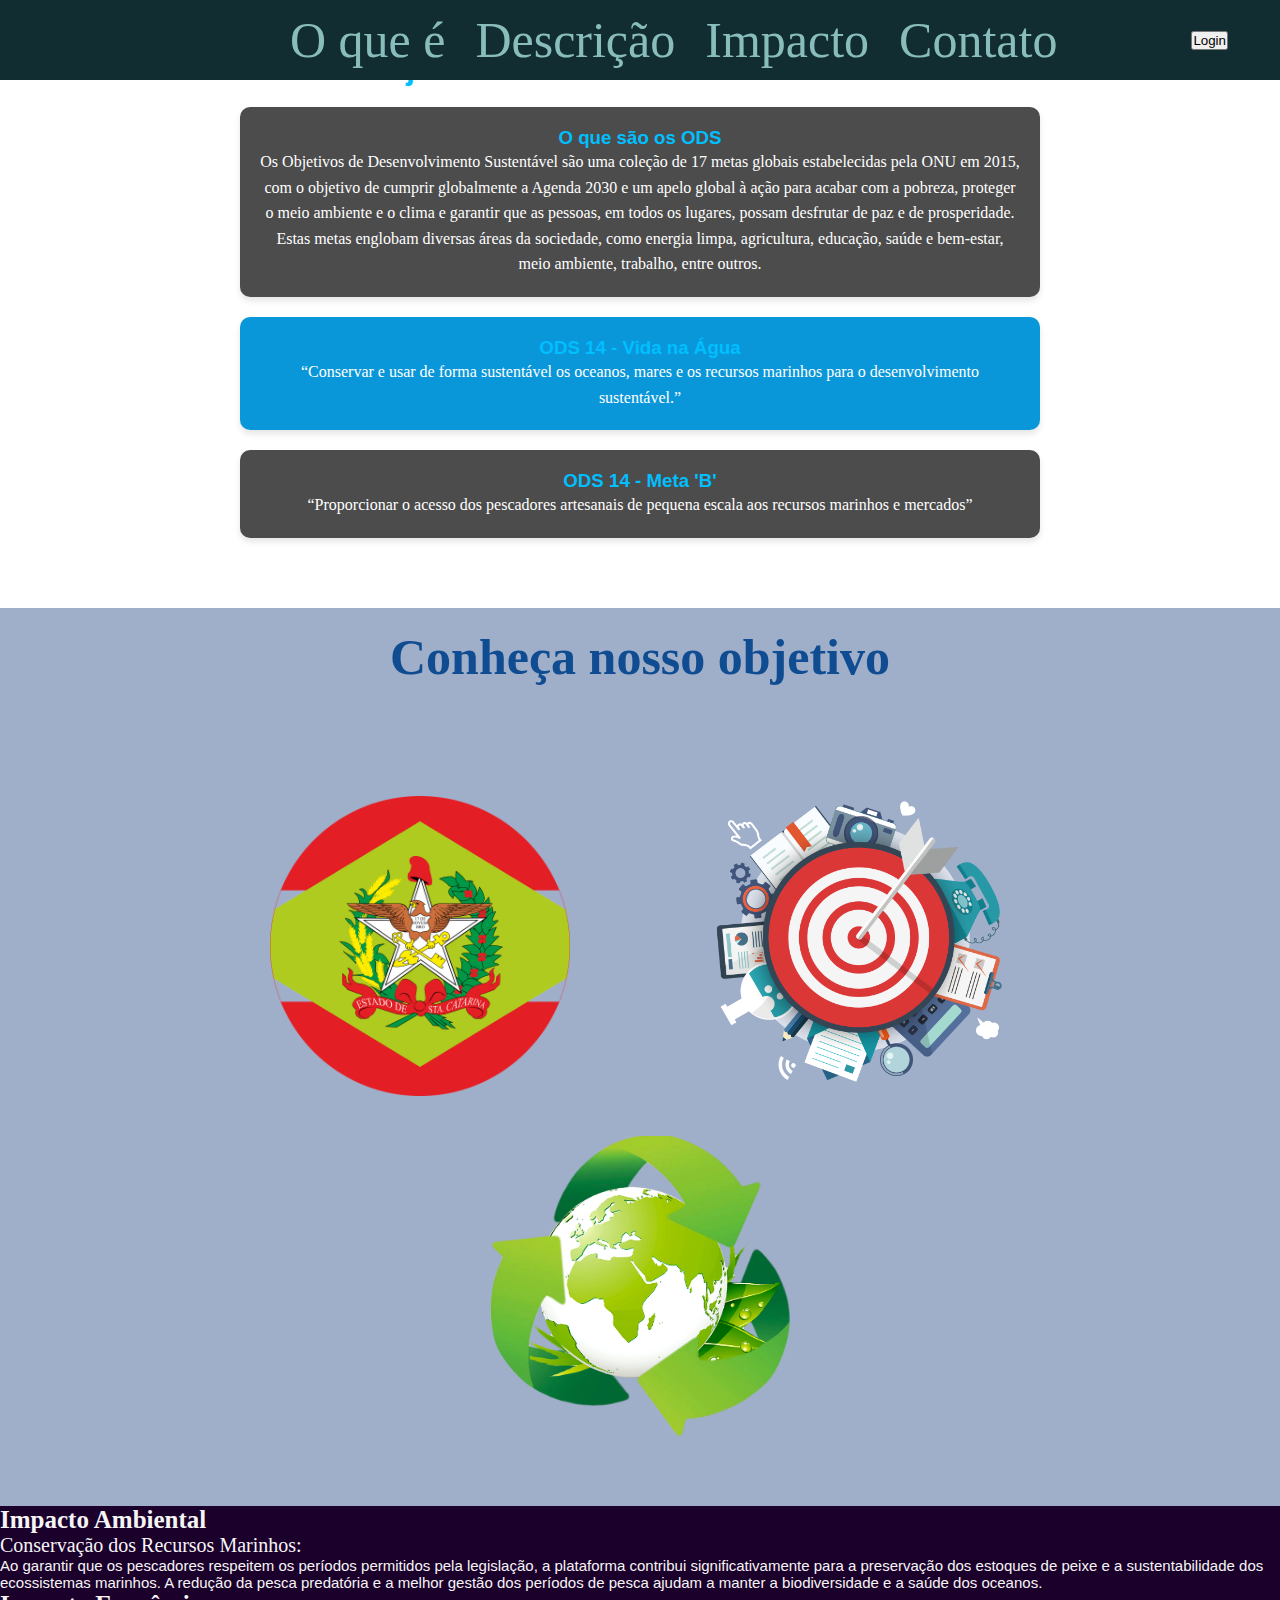
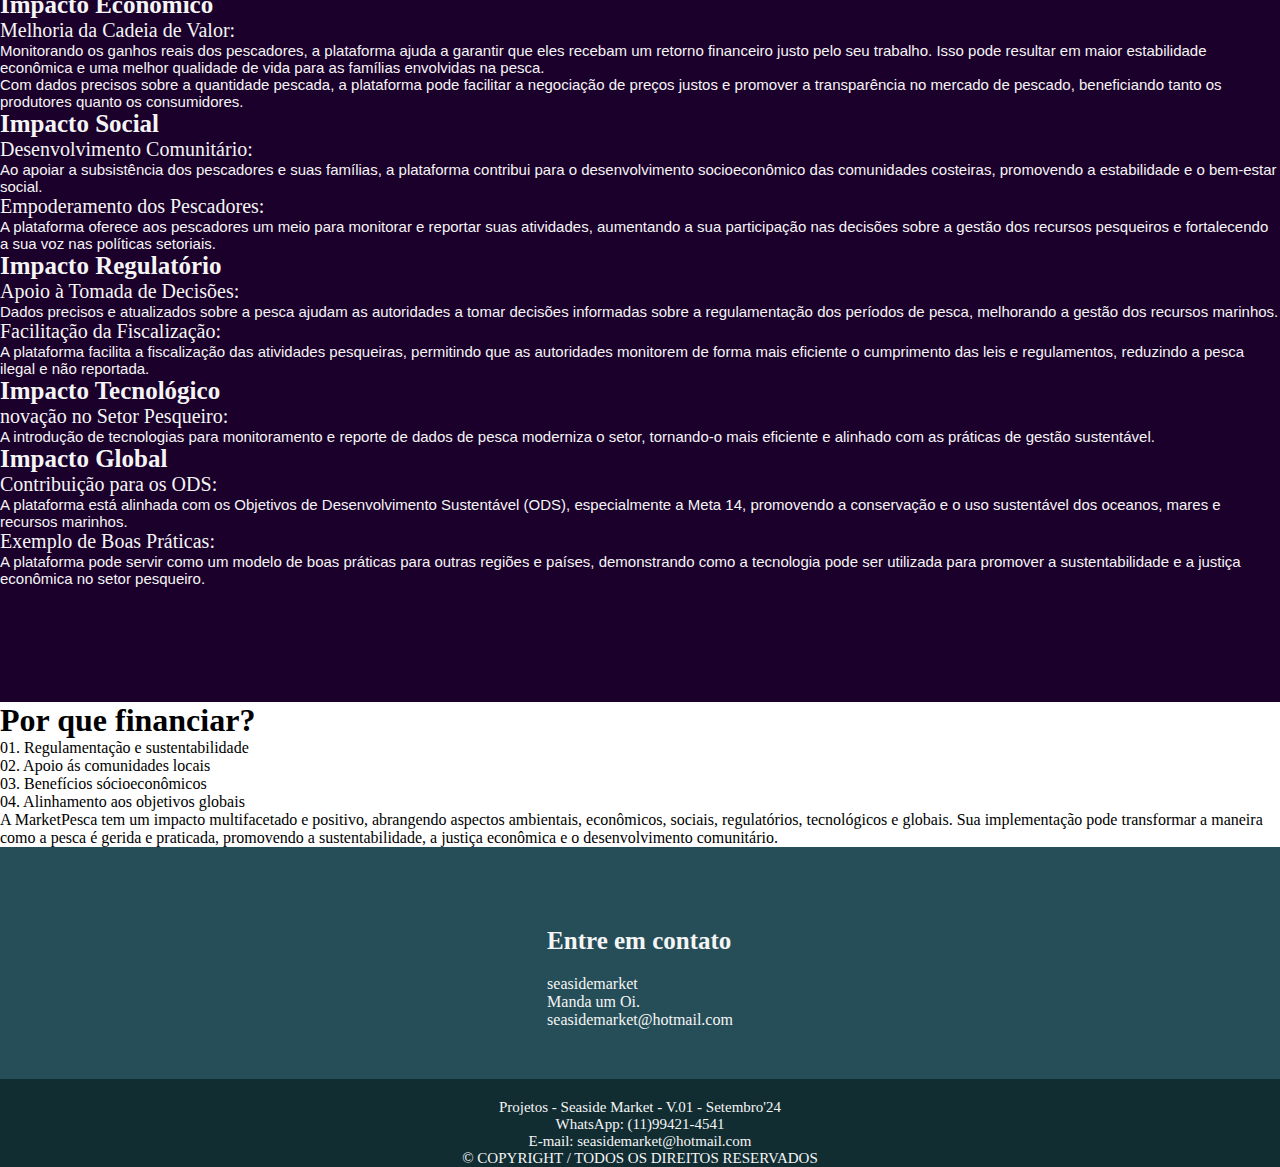
==== index.html @ 160d2c9c "Atualização 17-09: Estilização da página inicial, ajuste de elementos e imagens." ====
<!DOCTYPE html>
<html lang="pt-br">
<head>
    <meta charset="UTF-8">
    <meta name="viewport" content="width=device-width, initial-scale=1.0">
    <title>Seaside Market</title>
    <link rel="stylesheet" href="main.css">
</head>
<body>
    <header>
        <nav id="navegacao">
            <h1></h1><a target="_blank" href=""><i class="ARQUIVO-LOGO"></i></a></h1>
            <ul>
                <li><a href="#inicio">O que é</a></li>
                <li><a href="#produto">Descrição</a></li>
                <li><a href="#impacto"> Impacto</a></li>
                <li><a href="#contato"> Contato</a></li>
            </ul>        
            <input type="submit" value="Login" onclick="openLoginPage()">
            <script>
                function openLoginPage() {
                    window.open('login.html', '_self'); // Abre a página de Login
                }
            </script>
        </nav>
    </header>
    <section id="inicio">
        <h1>ODS - Objetivos de Desenvolvimento Sustentável</h1>
        <div id="infoODS">
            <h3>O que são os ODS</h3>
            <p>Os Objetivos de Desenvolvimento Sustentável são uma coleção de 17 metas globais estabelecidas pela ONU em 2015, com o objetivo de cumprir globalmente a Agenda 2030 e um apelo global à ação para acabar com a pobreza, proteger o meio ambiente e o clima e garantir que as pessoas, em todos os lugares, possam desfrutar de paz e de prosperidade. Estas metas englobam diversas áreas da sociedade, como energia limpa, agricultura, educação, saúde e bem-estar, meio ambiente, trabalho, entre outros.</p>
        </div>
        <div id="infoODS14">
            <h3>ODS 14 - Vida na Água</h3>
            <p>“Conservar e usar de forma sustentável os oceanos, mares e os recursos marinhos para o desenvolvimento sustentável.”</p>
        </div>
        <div id="infoMetaB">
            <h3>ODS 14 - Meta 'B'</h3>
            <p>“Proporcionar o acesso dos pescadores artesanais de pequena escala aos recursos marinhos e mercados”</p>
        </div>
    </section>
    <section id="produto">
        <h1 class="titleProd">Conheça nosso objetivo</h1>
        <div class="ProdItens">
            <div class="ProdItem">
                <img src="./src/images/sc.png" alt="Case de Santa Catarina">
                <div class="ProdContent">
                    <h2>Case: Santa Catarina</h2>
                    <p>A pesca da tainha é regulamentada em território nacional e em Santa Catarina a pesca industrial está
                        proibida e os pescadores artesanais se sentem prejudicados com a redução da cota de 830t para 460t.
                    </p>
                    <p>A Secretaria Aquicultura e Pesca estimou um prejuízo de 15 milhões de reais de forma direta na
                        situação atual.</p>
                    <p>Em 2012 uma lei estadual declarou a tainha patrimônio cultural imaterial de todos os catarinenses.
                    </p>
                </div>
            </div>
            <div class="ProdItem">
                <img src="./src/images/objetivo.png" alt="Seaside Market">
                <div class="ProdContent">
                    <h2>Seaside Market</h2>
                    <p>Espaço de <b>integração</b> entre peixeiros de pequna escala, comerciantes ou pessoas que desejam
                        comprar em larga escala;</p>
                    <p>Compra será realizada e distribuida por parcerias realizadas com outras empresas de lojística;</p>
                    <p>Pagamentos realizados de maneiras tradiconais: cartão, boleto bancário e PIX</p>
                </div>
            </div>
            <div class="ProdItem">
                <img src="./src/images/sustentabilidade2.png" alt="Sustentabilidade">
                <div class="ProdContent">
                    <h2>Sustentabilidade</h2>
                    <p>O produtor na plataforma deverá informar a totalidade da quantidade pescada nos períodos permitidos
                        pela legislação;</p>
                    <p>Autoridades realizarão curadoria;</p>
                    <p>Calibração entre quantidade liberada para pesca X custo</p>
                    <p>Resultado: retorno financeiro justo e um preço de venda suficiente para a subsistência da classe
                        trabalhadora</p>
                </div>
            </div>
        </div>
    </section>
    <section id="impacto">
        <div id="ambiental">
            <h1> Impacto Ambiental</h1>
            <h3>Conservação dos Recursos Marinhos:</h3>
            <p>Ao garantir que os pescadores respeitem os períodos permitidos pela legislação, 
            a plataforma contribui significativamente para a preservação dos estoques de peixe 
            e a sustentabilidade dos ecossistemas marinhos. A redução da pesca predatória e a 
            melhor gestão dos períodos de pesca ajudam a manter a biodiversidade e a saúde dos oceanos.</p>
        </div>

        <div id="economico">
            <h1>Impacto Econômico</h1>
            <h3>Melhoria da Cadeia de Valor: </h3>
            <p>Monitorando os ganhos reais dos pescadores, a plataforma ajuda a garantir que eles recebam
            um retorno financeiro justo pelo seu trabalho. Isso pode resultar em maior estabilidade econômica
            e uma melhor qualidade de vida para as famílias envolvidas na pesca.</p>
            <p>Com dados precisos sobre a quantidade pescada, a plataforma pode facilitar a negociação de preços
            justos e promover a transparência no mercado de pescado, beneficiando tanto os produtores quanto os 
            consumidores.</p>
        </div>

        <div id="economico">
            <h1>Impacto Social</h1>
            <h3>Desenvolvimento Comunitário: </h3>
            <p>Ao apoiar a subsistência dos pescadores e suas famílias, a plataforma contribui para o desenvolvimento
            socioeconômico das comunidades costeiras, promovendo a estabilidade e o bem-estar social.</p>
        
            <h3>Empoderamento dos Pescadores:</h3>
            <p>A plataforma oferece aos pescadores um meio para monitorar e reportar suas atividades, aumentando a sua 
            participação nas decisões sobre a gestão dos recursos pesqueiros e fortalecendo a sua voz nas políticas setoriais.</p>
        </div>

        <div id="regulatorio">
            <h1>Impacto Regulatório</h1>
            <h3>Apoio à Tomada de Decisões:</h3>
            <p>Dados precisos e atualizados sobre a pesca ajudam as autoridades a tomar decisões informadas sobre a
            regulamentação dos períodos de pesca, melhorando a gestão dos recursos marinhos.</p>

            <h3>Facilitação da Fiscalização:</h3>
            <p>A plataforma facilita a fiscalização das atividades pesqueiras, permitindo que as autoridades monitorem
            de forma mais eficiente o cumprimento das leis e regulamentos, reduzindo a pesca ilegal e não reportada.</p>
        </div>

        <div id="tecnologico">
            <h1>Impacto Tecnológico</h1>
            <h3>novação no Setor Pesqueiro:</h3>
            <p>A introdução de tecnologias para monitoramento e reporte de dados de pesca moderniza o setor, tornando-o 
            mais eficiente e alinhado com as práticas de gestão sustentável.</p>
        </div>

        <div id="global">
            <h1>Impacto Global</h1>
            <h3>Contribuição para os ODS:</h3>
            <p>A plataforma está alinhada com os Objetivos de Desenvolvimento Sustentável (ODS), especialmente a Meta 14,
            promovendo a conservação e o uso sustentável dos oceanos, mares e recursos marinhos.</p>

        <h3>Exemplo de Boas Práticas:</h3>
            <p>A plataforma pode servir como um modelo de boas práticas para outras regiões e países, demonstrando como 
            a tecnologia pode ser utilizada para promover a sustentabilidade e a justiça econômica no setor pesqueiro.</p>
        </div>    
    </section>
    <section id="financiamento">
        <div id="dinheiro">
        <h1>Por que financiar?</h1>
            <ul>
                <li>01. Regulamentação e sustentabilidade</li>
                <li>02. Apoio ás comunidades locais</li>
                <li>03. Benefícios sócioeconômicos</li>
                <li>04. Alinhamento aos objetivos globais</li>
            </ul>

        <p>A MarketPesca tem um impacto multifacetado e positivo, abrangendo aspectos ambientais, econômicos, sociais, 
        regulatórios, tecnológicos e globais. Sua implementação pode transformar a maneira como a pesca é gerida e 
        praticada, promovendo a sustentabilidade, a justiça econômica e o desenvolvimento comunitário.</p>
        </div>
    </section>
    <section id="contato">
        <div class="entreContato">
            <h1>Entre em contato</h1>
            <div class="links">
                <a target="_blank" href="https://www.instagram.com/seasidemarket"><i class="bi bi-instagram"></i> seasidemarket</a>
                <a target="_blank" href="https://api.whatsapp.com/send?phone=5511994214541"><i class="bi bi-whatsapp"></i> Manda um Oi.</a>
                <a target="_blank" a href= mailto:seasidemarket@hotmail.com><i class="bi bi-envelope"></i> seasidemarket@hotmail.com</a>
            </div>
        </div>
    </section>
    <footer id="rodape">
        <p>Projetos -  Seaside Market - V.01 - Setembro'24</p>
        <p>WhatsApp: (11)99421-4541<br> E-mail:  seasidemarket@hotmail.com</p> 
        <p>&COPY; COPYRIGHT / TODOS OS DIREITOS RESERVADOS</p> 
    </footer>
</body>
</html>
---- main.css ----
@import url(./src/css/partials/global.css);
@import url(./src/css/partials/impacto.css);
@import url(./src/css/partials/financiamento.css);
@import url(./src/css/partials/produto.css);
@import url(./src/css/partials/inicio.css);
@import url(./src/css/partials/navegacao.css);
@import url(./src/css/partials/contato.css);
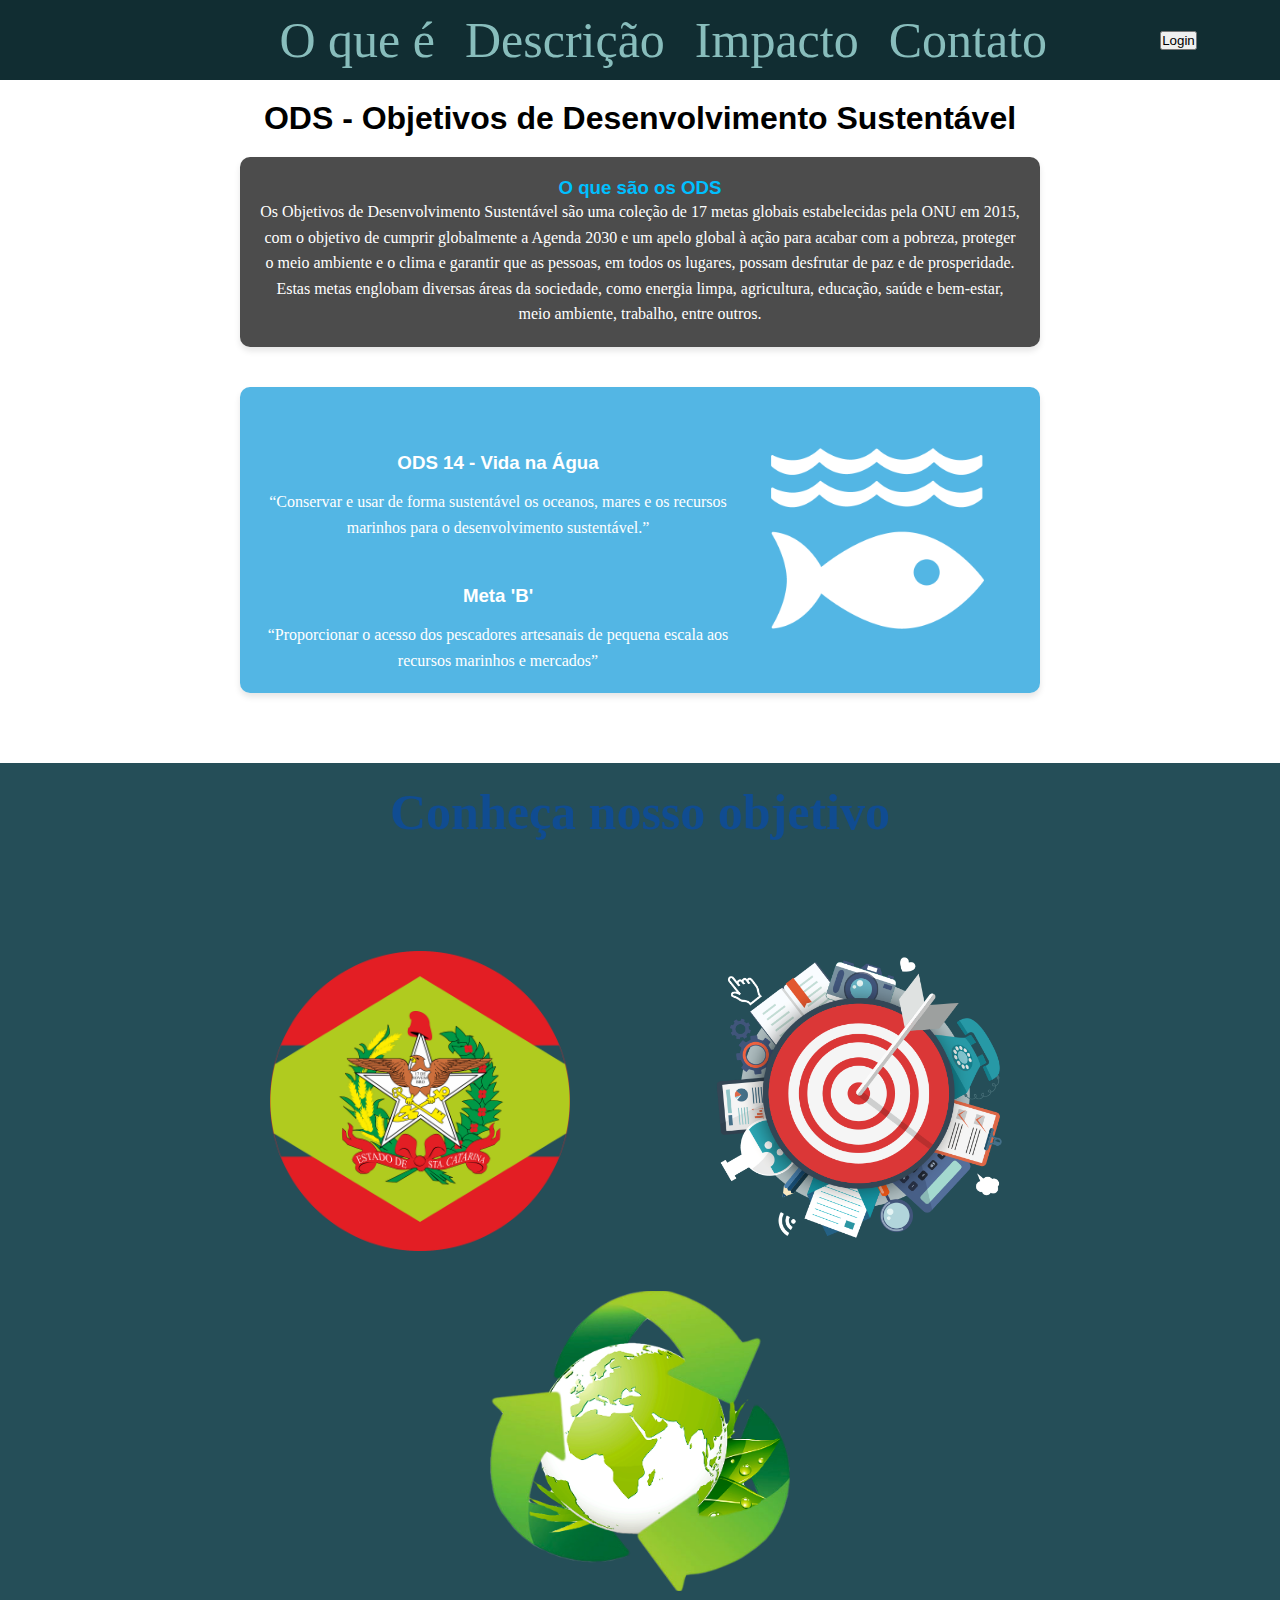
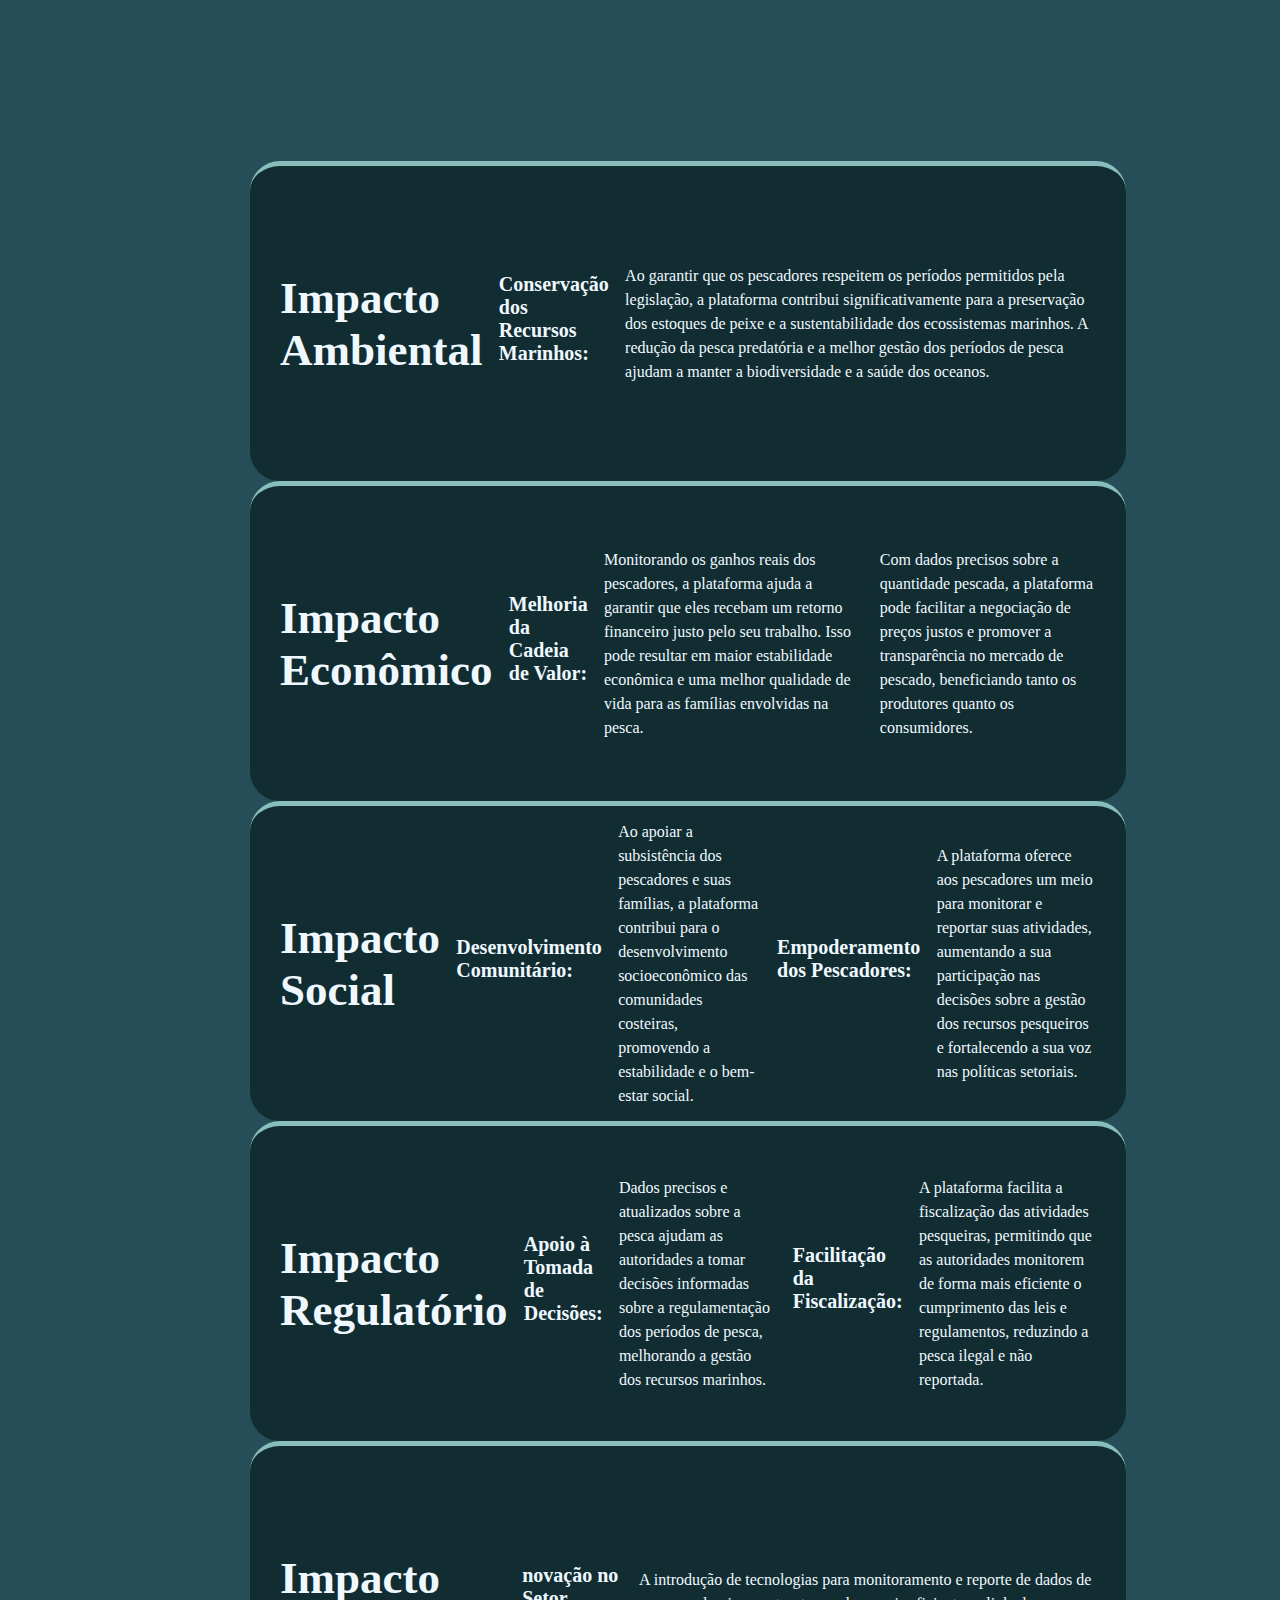
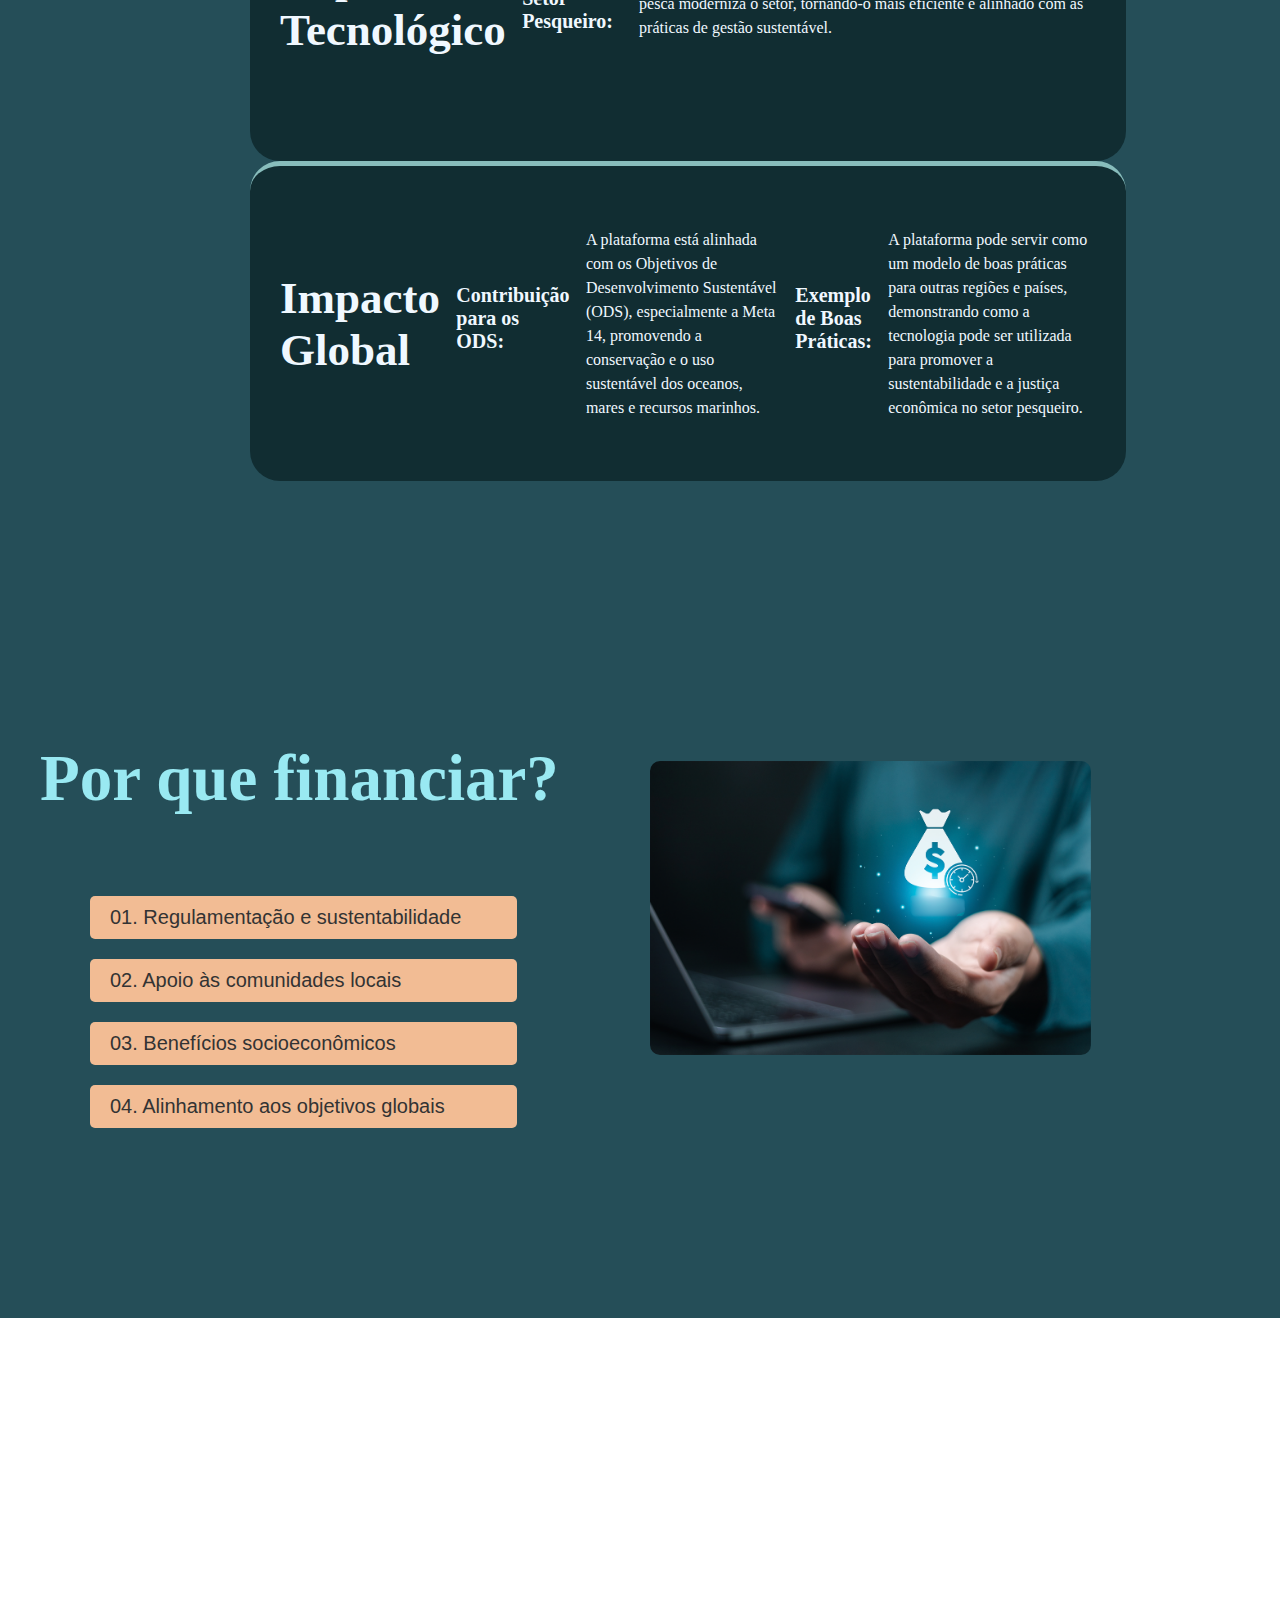
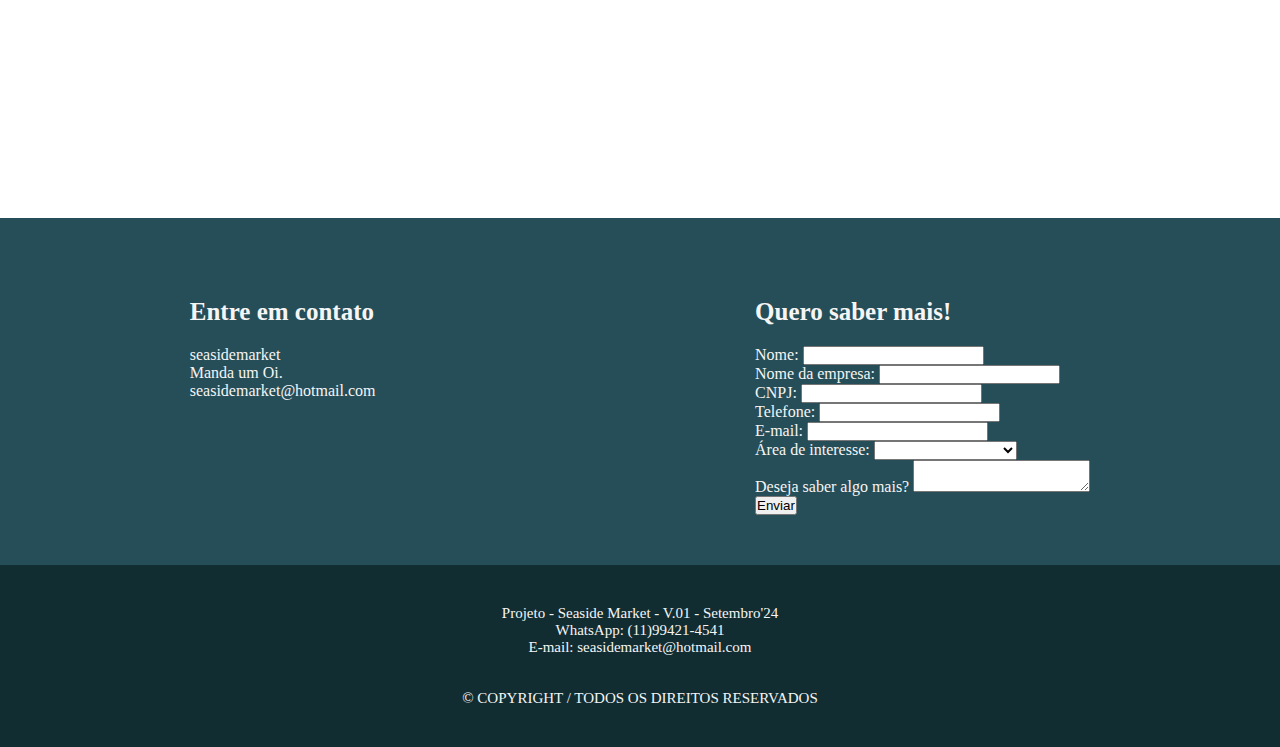
==== commit 1acac88e: "Atualização 18-09: Estilização da página inicial, imagem com parallax, paleta de cores definida e aj" ====
--- a/index.html
+++ b/index.html
@@ -16,7 +16,7 @@
                 <li><a href="#impacto"> Impacto</a></li>
                 <li><a href="#contato"> Contato</a></li>
             </ul>        
-            <input type="submit" value="Login" onclick="openLoginPage()">
+            <input type="submit" value="Login" onclick="openLoginPage()" class="botaoLogin">
             <script>
                 function openLoginPage() {
                     window.open('login.html', '_self'); // Abre a página de Login
@@ -30,13 +30,14 @@
             <h3>O que são os ODS</h3>
             <p>Os Objetivos de Desenvolvimento Sustentável são uma coleção de 17 metas globais estabelecidas pela ONU em 2015, com o objetivo de cumprir globalmente a Agenda 2030 e um apelo global à ação para acabar com a pobreza, proteger o meio ambiente e o clima e garantir que as pessoas, em todos os lugares, possam desfrutar de paz e de prosperidade. Estas metas englobam diversas áreas da sociedade, como energia limpa, agricultura, educação, saúde e bem-estar, meio ambiente, trabalho, entre outros.</p>
         </div>
-        <div id="infoODS14">
-            <h3>ODS 14 - Vida na Água</h3>
-            <p>“Conservar e usar de forma sustentável os oceanos, mares e os recursos marinhos para o desenvolvimento sustentável.”</p>
-        </div>
-        <div id="infoMetaB">
-            <h3>ODS 14 - Meta 'B'</h3>
-            <p>“Proporcionar o acesso dos pescadores artesanais de pequena escala aos recursos marinhos e mercados”</p>
+        <div id="ODS14">
+            <div id="infoODS14">
+                <h3>ODS 14 - Vida na Água</h3>
+                <p>“Conservar e usar de forma sustentável os oceanos, mares e os recursos marinhos para o desenvolvimento sustentável.”</p>
+                <h3>Meta 'B'</h3>
+                <p>“Proporcionar o acesso dos pescadores artesanais de pequena escala aos recursos marinhos e mercados”</p>
+            </div>
+            <div id="imgODS"><img src="./src/images/SDG-14.png" alt="Imagem simbolo do ODS14"></div>
         </div>
     </section>
     <section id="produto">
@@ -80,6 +81,7 @@
         </div>
     </section>
     <section id="impacto">
+        <div class="impactosContainer">
         <div id="ambiental">
             <h1> Impacto Ambiental</h1>
             <h3>Conservação dos Recursos Marinhos:</h3>
@@ -139,22 +141,31 @@
             <p>A plataforma pode servir como um modelo de boas práticas para outras regiões e países, demonstrando como 
             a tecnologia pode ser utilizada para promover a sustentabilidade e a justiça econômica no setor pesqueiro.</p>
         </div>    
+    </div>
     </section>
     <section id="financiamento">
-        <div id="dinheiro">
-        <h1>Por que financiar?</h1>
-            <ul>
-                <li>01. Regulamentação e sustentabilidade</li>
-                <li>02. Apoio ás comunidades locais</li>
-                <li>03. Benefícios sócioeconômicos</li>
-                <li>04. Alinhamento aos objetivos globais</li>
-            </ul>
-
-        <p>A MarketPesca tem um impacto multifacetado e positivo, abrangendo aspectos ambientais, econômicos, sociais, 
-        regulatórios, tecnológicos e globais. Sua implementação pode transformar a maneira como a pesca é gerida e 
-        praticada, promovendo a sustentabilidade, a justiça econômica e o desenvolvimento comunitário.</p>
-        </div>
-    </section>
+        <div class="container">
+            <div class="text-container">
+                <h2 class="titleFinan">Por que financiar?</h2>
+                <div class="FinanList">
+                    <ul>
+                        <li>01. Regulamentação e sustentabilidade</li>
+                        <li>02. Apoio às comunidades locais</li>
+                        <li>03. Benefícios socioeconômicos</li>
+                        <li>04. Alinhamento aos objetivos globais</li>
+                    </ul>
+                </div>
+            </div>
+            <div class="image-container">
+                <img src="./src/images/financiamento.png" alt="Imagem de Financiamento">
+                <div class="image-text">A MarketPesca tem um impacto multifacetado e positivo, abrangendo aspectos ambientais, econômicos, sociais, regulatórios, tecnológicos e globais. 
+                    Sua implementação pode transformar a maneira como a pesca é gerida e praticada, promovendo a sustentabilidade, a justiça econômica e o desenvolvimento comunitário.</div>
+            </div>
+        </div>
+    </section>
+
+    <section class="section-image2"></section>
+
     <section id="contato">
         <div class="entreContato">
             <h1>Entre em contato</h1>
@@ -164,10 +175,52 @@
                 <a target="_blank" a href= mailto:seasidemarket@hotmail.com><i class="bi bi-envelope"></i> seasidemarket@hotmail.com</a>
             </div>
         </div>
+        <div class="contatoFormulario"> <!--área de formulário abaixo-->
+            <h1>Quero saber mais!</h1>
+            <form action="Link de dados formulario" method="get">
+                <div>
+                    <div>
+                        <label> Nome:</label>
+                        <input type="text" name="nome">
+                    </div>
+                    <div>
+                        <label> Nome da empresa:</label>
+                        <input type="text" name="nome da empresa">
+                    </div>
+                    <div>
+                        <label> CNPJ:</label>
+                        <input type="number" name="cnpj">
+                    </div>
+                    <div>
+                        <label>Telefone:</label>
+                        <input type="number" name="numero de contato">
+                    </div>
+                    <div>
+                        <label>E-mail:</label>
+                        <input type="text" name="email">
+                    </div>
+                    <div>
+                        <label for="job">Área de interesse:</label>
+                        <select name="Área de interesse:" id="job">
+                            <option value=""></option>
+                            <option value="Financiamento">Financiamento</option>
+                            <option value="Comprar o projeto">Comprar o projeto</option>
+                            <option value="Apadrinhar o projeto">Apadrinhar o projeto</option>
+                        </select>
+                    </div>
+                    <div>
+                        <label for="comment">Deseja saber algo mais?</label>
+                        <textarea name="comment"></textarea>
+                    </div>
+                    <input type="submit" value="Enviar">
+                </div>
+            </form>
+        </div>
     </section>
     <footer id="rodape">
-        <p>Projetos -  Seaside Market - V.01 - Setembro'24</p>
-        <p>WhatsApp: (11)99421-4541<br> E-mail:  seasidemarket@hotmail.com</p> 
+        <p>Projeto -  Seaside Market - V.01 - Setembro'24</p>
+        <p>WhatsApp: (11)99421-4541<br> E-mail:  seasidemarket@hotmail.com</p> <br>
+        <br>
         <p>&COPY; COPYRIGHT / TODOS OS DIREITOS RESERVADOS</p> 
     </footer>
 </body>
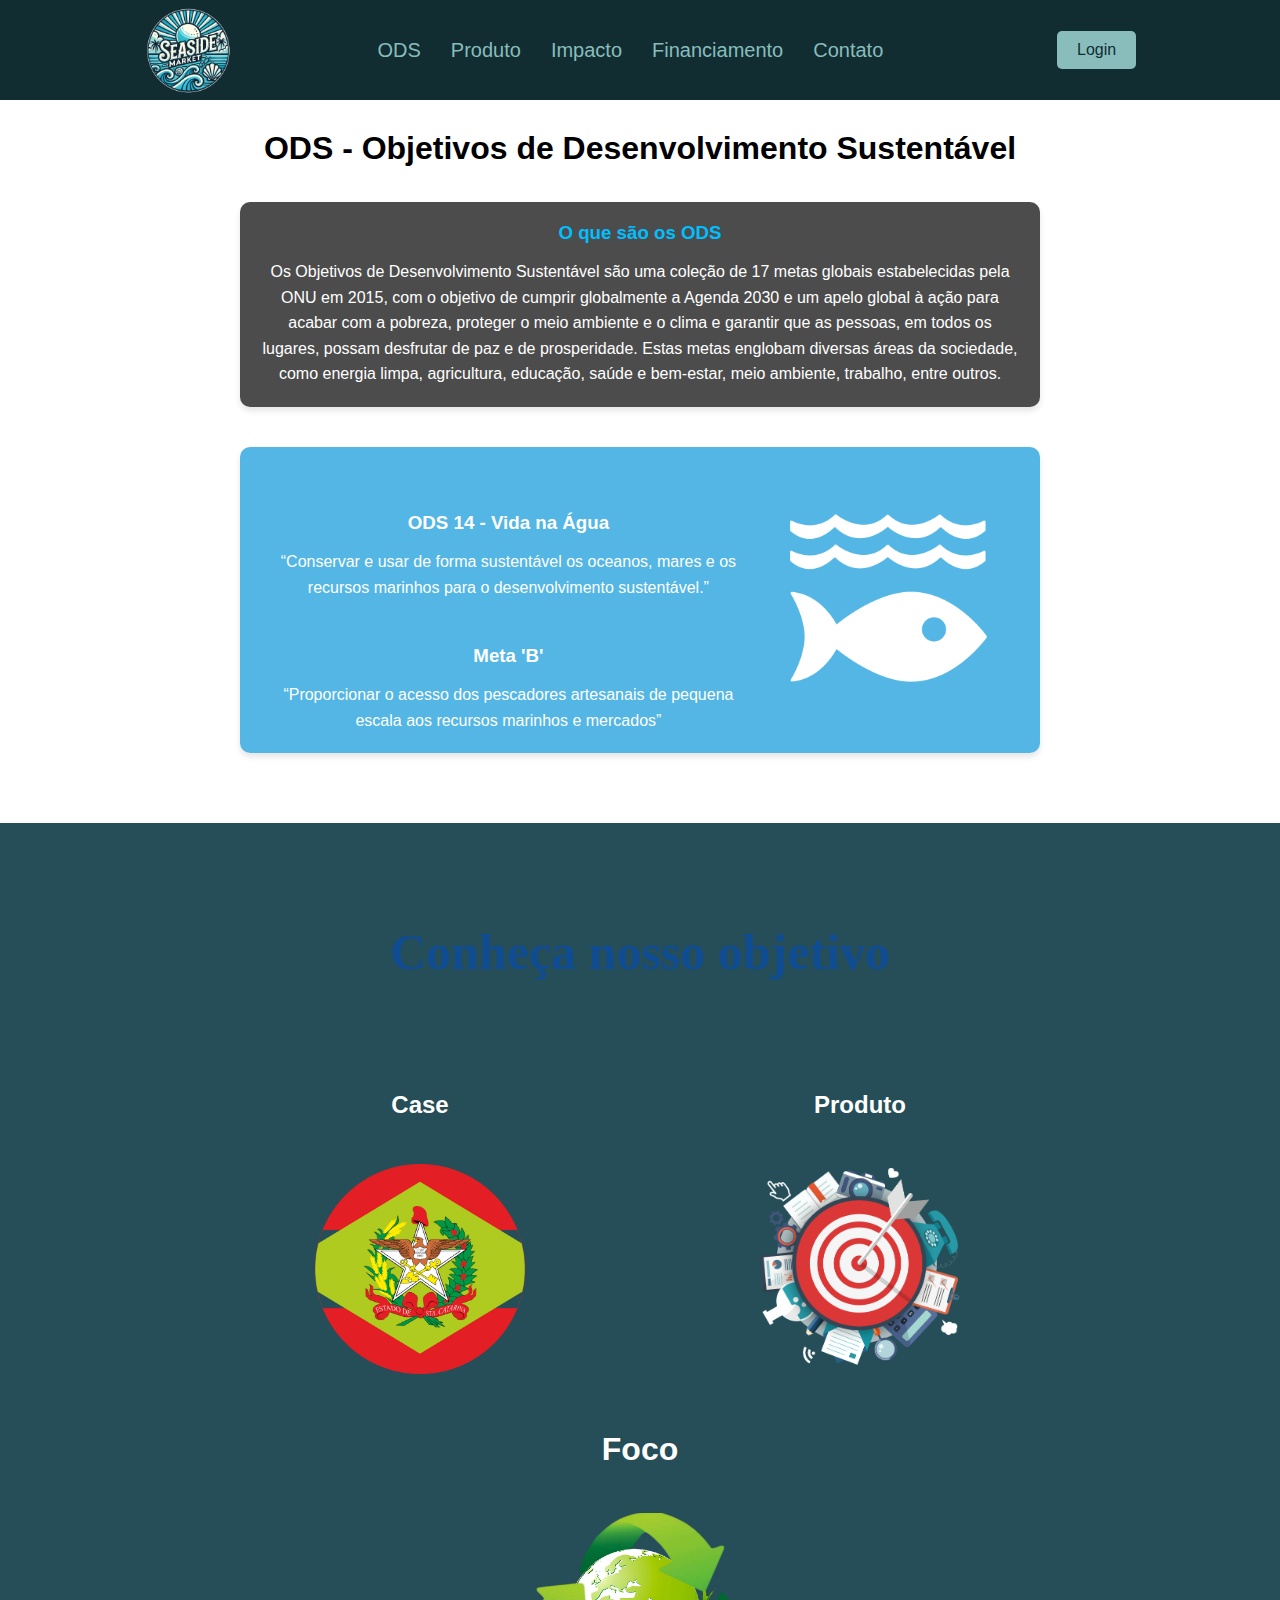
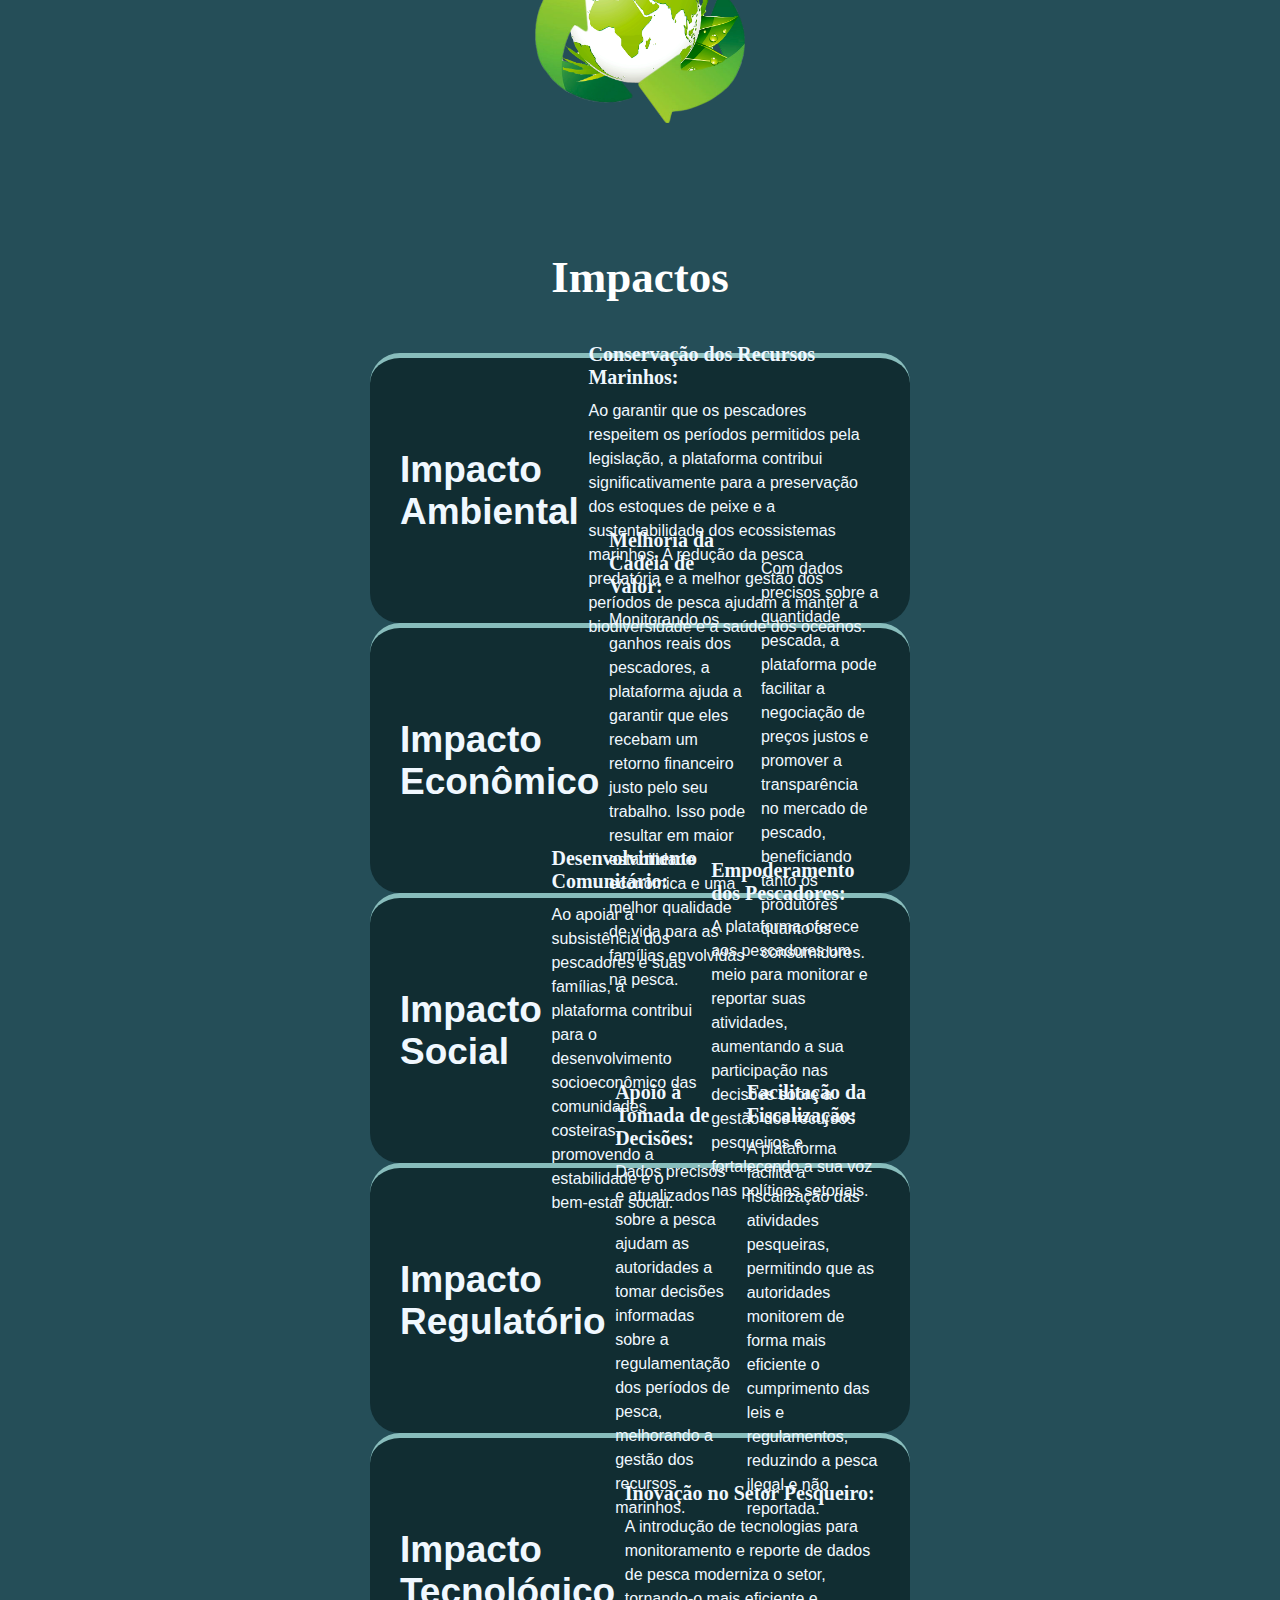
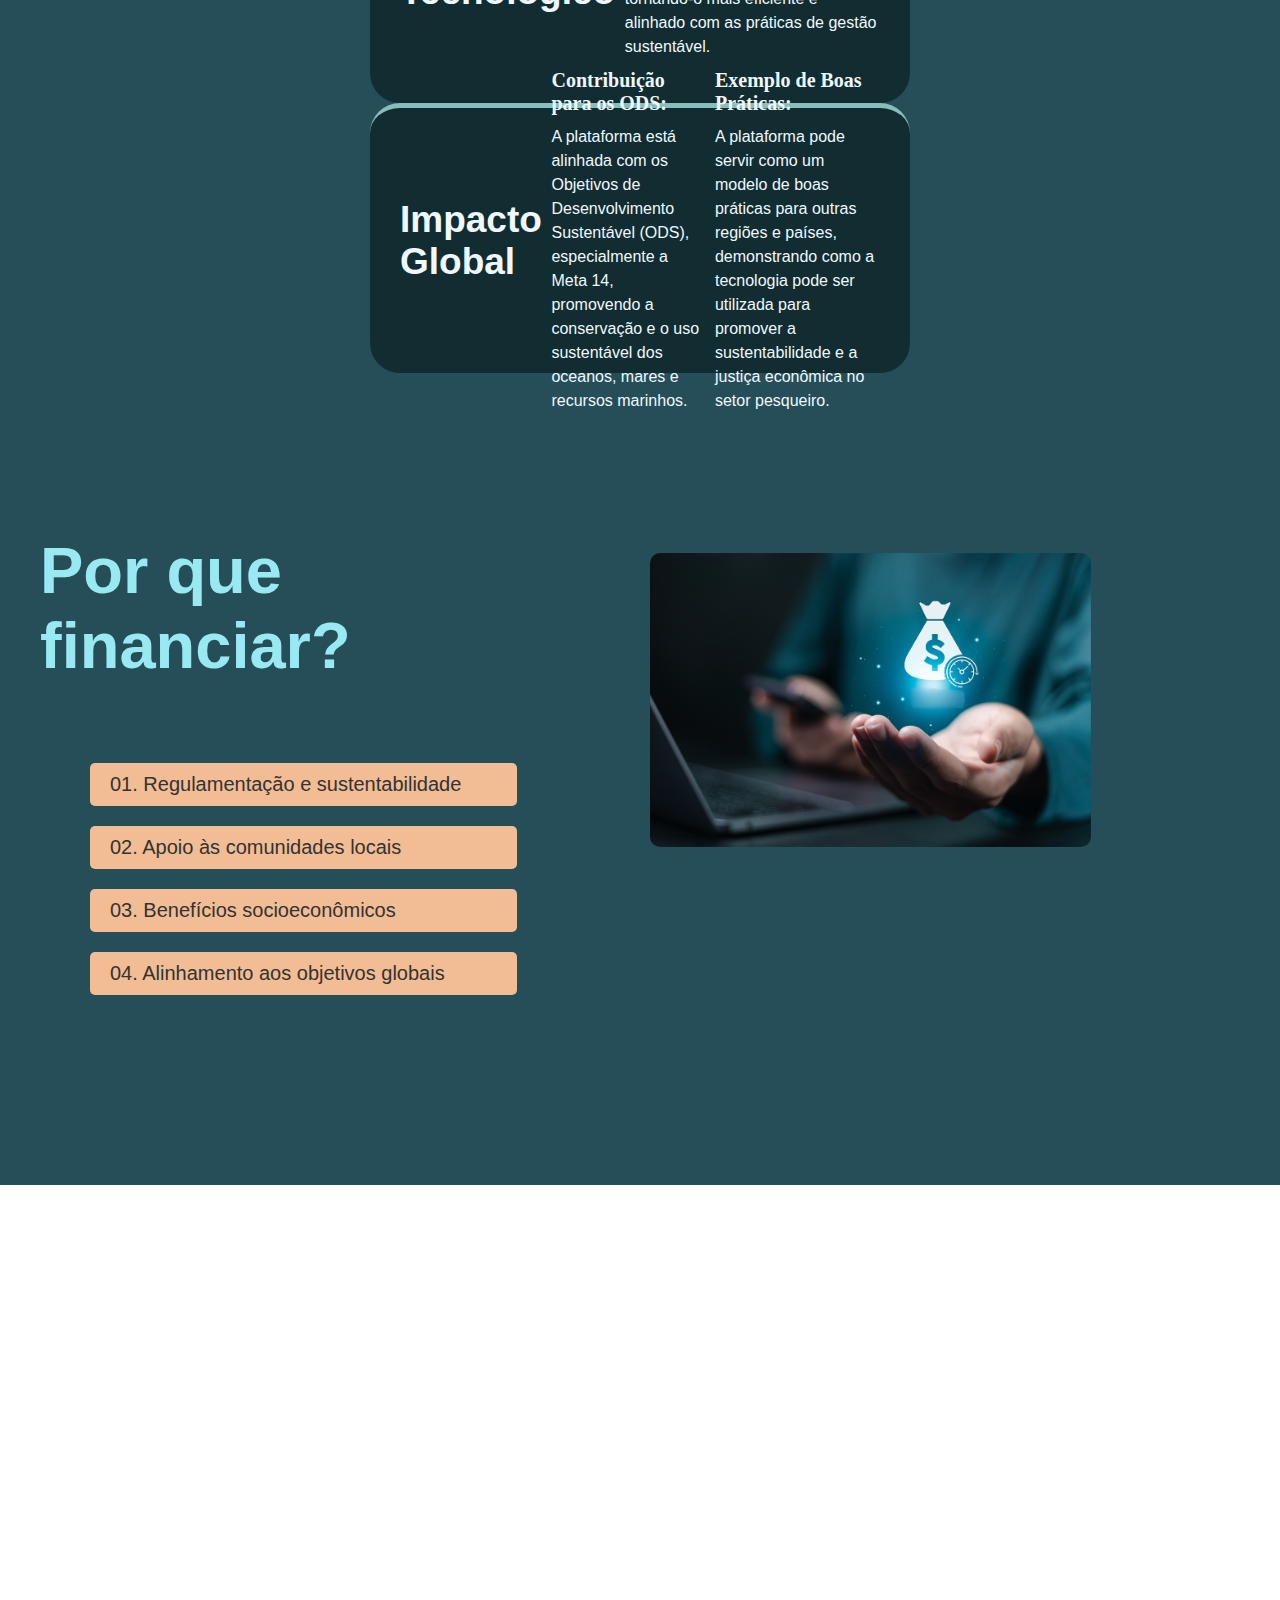
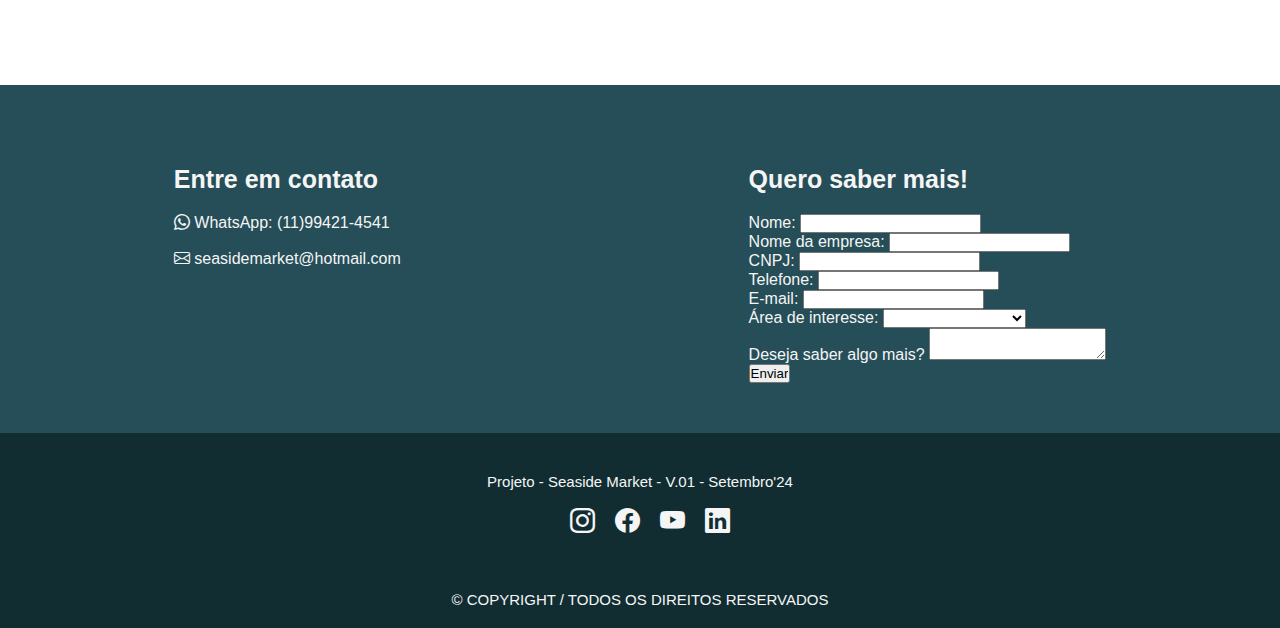
==== commit 5e2fc8ea: "Atualização 18-09: Página Inicial finalizada, página de marketplace iniciada" ====
--- a/index.html
+++ b/index.html
@@ -9,12 +9,13 @@
 <body>
     <header>
         <nav id="navegacao">
-            <h1></h1><a target="_blank" href=""><i class="ARQUIVO-LOGO"></i></a></h1>
+            <img src="./src/images/Logo2.webp" alt="Logo da Seaside Market">
             <ul>
-                <li><a href="#inicio">O que é</a></li>
-                <li><a href="#produto">Descrição</a></li>
-                <li><a href="#impacto"> Impacto</a></li>
-                <li><a href="#contato"> Contato</a></li>
+                <li><a href="#inicio">ODS</a></li>
+                <li><a href="#produto">Produto</a></li>
+                <li><a href="#impacto">Impacto</a></li>
+                <li><a href="#financiamento">Financiamento</a></li>
+                <li><a href="#contato">Contato</a></li>
             </ul>        
             <input type="submit" value="Login" onclick="openLoginPage()" class="botaoLogin">
             <script>
@@ -44,9 +45,10 @@
         <h1 class="titleProd">Conheça nosso objetivo</h1>
         <div class="ProdItens">
             <div class="ProdItem">
+                <h2>Case</h2>
                 <img src="./src/images/sc.png" alt="Case de Santa Catarina">
                 <div class="ProdContent">
-                    <h2>Case: Santa Catarina</h2>
+                    <h3>Santa Catarina</h3>
                     <p>A pesca da tainha é regulamentada em território nacional e em Santa Catarina a pesca industrial está
                         proibida e os pescadores artesanais se sentem prejudicados com a redução da cota de 830t para 460t.
                     </p>
@@ -57,6 +59,7 @@
                 </div>
             </div>
             <div class="ProdItem">
+                <h2>Produto</h2>
                 <img src="./src/images/objetivo.png" alt="Seaside Market">
                 <div class="ProdContent">
                     <h2>Seaside Market</h2>
@@ -67,6 +70,7 @@
                 </div>
             </div>
             <div class="ProdItem">
+                <h1>Foco</h1>
                 <img src="./src/images/sustentabilidade2.png" alt="Sustentabilidade">
                 <div class="ProdContent">
                     <h2>Sustentabilidade</h2>
@@ -81,65 +85,83 @@
         </div>
     </section>
     <section id="impacto">
+        <h1>Impactos</h1>
         <div class="impactosContainer">
         <div id="ambiental">
-            <h1> Impacto Ambiental</h1>
-            <h3>Conservação dos Recursos Marinhos:</h3>
-            <p>Ao garantir que os pescadores respeitem os períodos permitidos pela legislação, 
-            a plataforma contribui significativamente para a preservação dos estoques de peixe 
-            e a sustentabilidade dos ecossistemas marinhos. A redução da pesca predatória e a 
-            melhor gestão dos períodos de pesca ajudam a manter a biodiversidade e a saúde dos oceanos.</p>
+            <h2> Impacto Ambiental</h2>
+            <div class="bloco1">
+                <h3>Conservação dos Recursos Marinhos:</h3>
+                <p>Ao garantir que os pescadores respeitem os períodos permitidos pela legislação, 
+                a plataforma contribui significativamente para a preservação dos estoques de peixe 
+                e a sustentabilidade dos ecossistemas marinhos. A redução da pesca predatória e a 
+                melhor gestão dos períodos de pesca ajudam a manter a biodiversidade e a saúde dos oceanos.</p>
+            </div>
         </div>
 
         <div id="economico">
-            <h1>Impacto Econômico</h1>
-            <h3>Melhoria da Cadeia de Valor: </h3>
-            <p>Monitorando os ganhos reais dos pescadores, a plataforma ajuda a garantir que eles recebam
-            um retorno financeiro justo pelo seu trabalho. Isso pode resultar em maior estabilidade econômica
-            e uma melhor qualidade de vida para as famílias envolvidas na pesca.</p>
-            <p>Com dados precisos sobre a quantidade pescada, a plataforma pode facilitar a negociação de preços
-            justos e promover a transparência no mercado de pescado, beneficiando tanto os produtores quanto os 
-            consumidores.</p>
+            <h2>Impacto Econômico</h2>
+            <div class="bloco1">
+                <h3>Melhoria da Cadeia de Valor: </h3>
+                <p>Monitorando os ganhos reais dos pescadores, a plataforma ajuda a garantir que eles recebam
+                um retorno financeiro justo pelo seu trabalho. Isso pode resultar em maior estabilidade econômica
+                e uma melhor qualidade de vida para as famílias envolvidas na pesca.</p>
+            </div>
+            <div class="bloco2">
+                <p>Com dados precisos sobre a quantidade pescada, a plataforma pode facilitar a negociação de preços
+                justos e promover a transparência no mercado de pescado, beneficiando tanto os produtores quanto os 
+                consumidores.</p>
+            </div>
         </div>
 
         <div id="economico">
-            <h1>Impacto Social</h1>
-            <h3>Desenvolvimento Comunitário: </h3>
-            <p>Ao apoiar a subsistência dos pescadores e suas famílias, a plataforma contribui para o desenvolvimento
-            socioeconômico das comunidades costeiras, promovendo a estabilidade e o bem-estar social.</p>
-        
-            <h3>Empoderamento dos Pescadores:</h3>
-            <p>A plataforma oferece aos pescadores um meio para monitorar e reportar suas atividades, aumentando a sua 
-            participação nas decisões sobre a gestão dos recursos pesqueiros e fortalecendo a sua voz nas políticas setoriais.</p>
+            <h2>Impacto Social</h2>
+            <div class="bloco1">
+                <h3>Desenvolvimento Comunitário: </h3>
+                <p>Ao apoiar a subsistência dos pescadores e suas famílias, a plataforma contribui para o desenvolvimento
+                socioeconômico das comunidades costeiras, promovendo a estabilidade e o bem-estar social.</p>
+            </div>
+            <div class="bloco2">
+                <h3>Empoderamento dos Pescadores:</h3>
+                <p>A plataforma oferece aos pescadores um meio para monitorar e reportar suas atividades, aumentando a sua 
+                participação nas decisões sobre a gestão dos recursos pesqueiros e fortalecendo a sua voz nas políticas setoriais.</p>
+            </div>
         </div>
 
         <div id="regulatorio">
-            <h1>Impacto Regulatório</h1>
-            <h3>Apoio à Tomada de Decisões:</h3>
-            <p>Dados precisos e atualizados sobre a pesca ajudam as autoridades a tomar decisões informadas sobre a
-            regulamentação dos períodos de pesca, melhorando a gestão dos recursos marinhos.</p>
-
-            <h3>Facilitação da Fiscalização:</h3>
-            <p>A plataforma facilita a fiscalização das atividades pesqueiras, permitindo que as autoridades monitorem
-            de forma mais eficiente o cumprimento das leis e regulamentos, reduzindo a pesca ilegal e não reportada.</p>
+            <h2>Impacto Regulatório</h2>
+            <div class="bloco1">
+                <h3>Apoio à Tomada de Decisões:</h3>
+                <p>Dados precisos e atualizados sobre a pesca ajudam as autoridades a tomar decisões informadas sobre a
+                regulamentação dos períodos de pesca, melhorando a gestão dos recursos marinhos.</p>
+            </div>
+            <div class="bloco2">
+                <h3>Facilitação da Fiscalização:</h3>
+                <p>A plataforma facilita a fiscalização das atividades pesqueiras, permitindo que as autoridades monitorem
+                de forma mais eficiente o cumprimento das leis e regulamentos, reduzindo a pesca ilegal e não reportada.</p>
+            </div>
         </div>
 
         <div id="tecnologico">
-            <h1>Impacto Tecnológico</h1>
-            <h3>novação no Setor Pesqueiro:</h3>
-            <p>A introdução de tecnologias para monitoramento e reporte de dados de pesca moderniza o setor, tornando-o 
-            mais eficiente e alinhado com as práticas de gestão sustentável.</p>
+            <h2>Impacto Tecnológico</h2>
+            <div class="bloco1">
+                <h3>Inovação no Setor Pesqueiro:</h3>
+                <p>A introdução de tecnologias para monitoramento e reporte de dados de pesca moderniza o setor, tornando-o 
+                mais eficiente e alinhado com as práticas de gestão sustentável.</p>
+            </div>
         </div>
 
         <div id="global">
-            <h1>Impacto Global</h1>
-            <h3>Contribuição para os ODS:</h3>
-            <p>A plataforma está alinhada com os Objetivos de Desenvolvimento Sustentável (ODS), especialmente a Meta 14,
-            promovendo a conservação e o uso sustentável dos oceanos, mares e recursos marinhos.</p>
-
-        <h3>Exemplo de Boas Práticas:</h3>
-            <p>A plataforma pode servir como um modelo de boas práticas para outras regiões e países, demonstrando como 
-            a tecnologia pode ser utilizada para promover a sustentabilidade e a justiça econômica no setor pesqueiro.</p>
+            <h2>Impacto Global</h2>
+            <div class="bloco1">
+                <h3>Contribuição para os ODS:</h3>
+                <p>A plataforma está alinhada com os Objetivos de Desenvolvimento Sustentável (ODS), especialmente a Meta 14,
+                promovendo a conservação e o uso sustentável dos oceanos, mares e recursos marinhos.</p>
+            </div>
+            <div class="bloco2">
+                <h3>Exemplo de Boas Práticas:</h3>
+                <p>A plataforma pode servir como um modelo de boas práticas para outras regiões e países, demonstrando como 
+                a tecnologia pode ser utilizada para promover a sustentabilidade e a justiça econômica no setor pesqueiro.</p>
+            </div>
         </div>    
     </div>
     </section>
@@ -170,9 +192,10 @@
         <div class="entreContato">
             <h1>Entre em contato</h1>
             <div class="links">
-                <a target="_blank" href="https://www.instagram.com/seasidemarket"><i class="bi bi-instagram"></i> seasidemarket</a>
-                <a target="_blank" href="https://api.whatsapp.com/send?phone=5511994214541"><i class="bi bi-whatsapp"></i> Manda um Oi.</a>
-                <a target="_blank" a href= mailto:seasidemarket@hotmail.com><i class="bi bi-envelope"></i> seasidemarket@hotmail.com</a>
+                <a target="_blank" href="https://api.whatsapp.com/send?phone=5511994214541"><i class="bi bi-whatsapp"></i>
+                    WhatsApp: (11)99421-4541</a> <br>
+                <a target="_blank" a href=mailto:seasidemarket@hotmail.com><i class="bi bi-envelope"></i>
+                    seasidemarket@hotmail.com</a>
             </div>
         </div>
         <div class="contatoFormulario"> <!--área de formulário abaixo-->
@@ -218,10 +241,18 @@
         </div>
     </section>
     <footer id="rodape">
-        <p>Projeto -  Seaside Market - V.01 - Setembro'24</p>
-        <p>WhatsApp: (11)99421-4541<br> E-mail:  seasidemarket@hotmail.com</p> <br>
-        <br>
-        <p>&COPY; COPYRIGHT / TODOS OS DIREITOS RESERVADOS</p> 
+        <p>Projeto - Seaside Market - V.01 - Setembro'24</p><br>
+        <div class="redesocial">
+            <ul>
+                <li><a target="_blank" href=""><i class="bi bi-instagram"></i></a></li>
+                <li><a target="_blank" href=""><i class="bi bi-facebook"></i></a></li>
+                <li><a target="_blank" href=""><i class="bi bi-youtube"></i></a></li>
+                <li><a target="_blank" href=""><i class="bi bi-linkedin"></i></a></li>
+            </ul>
+        </div>
+        <!-- <br>
+        <br> -->
+        <p>&COPY; COPYRIGHT / TODOS OS DIREITOS RESERVADOS</p>
     </footer>
 </body>
 </html>--- a/main.css
+++ b/main.css
@@ -1,7 +1,9 @@
-@import url(./src/css/partials/global.css);
+@import url("https://cdn.jsdelivr.net/npm/bootstrap-icons@1.11.3/font/bootstrap-icons.min.css");
+@import url(./src/css/global.css);
 @import url(./src/css/partials/impacto.css);
 @import url(./src/css/partials/financiamento.css);
 @import url(./src/css/partials/produto.css);
 @import url(./src/css/partials/inicio.css);
 @import url(./src/css/partials/navegacao.css);
-@import url(./src/css/partials/contato.css);+@import url(./src/css/partials/contato.css);
+@import url(./src/css/rodape.css);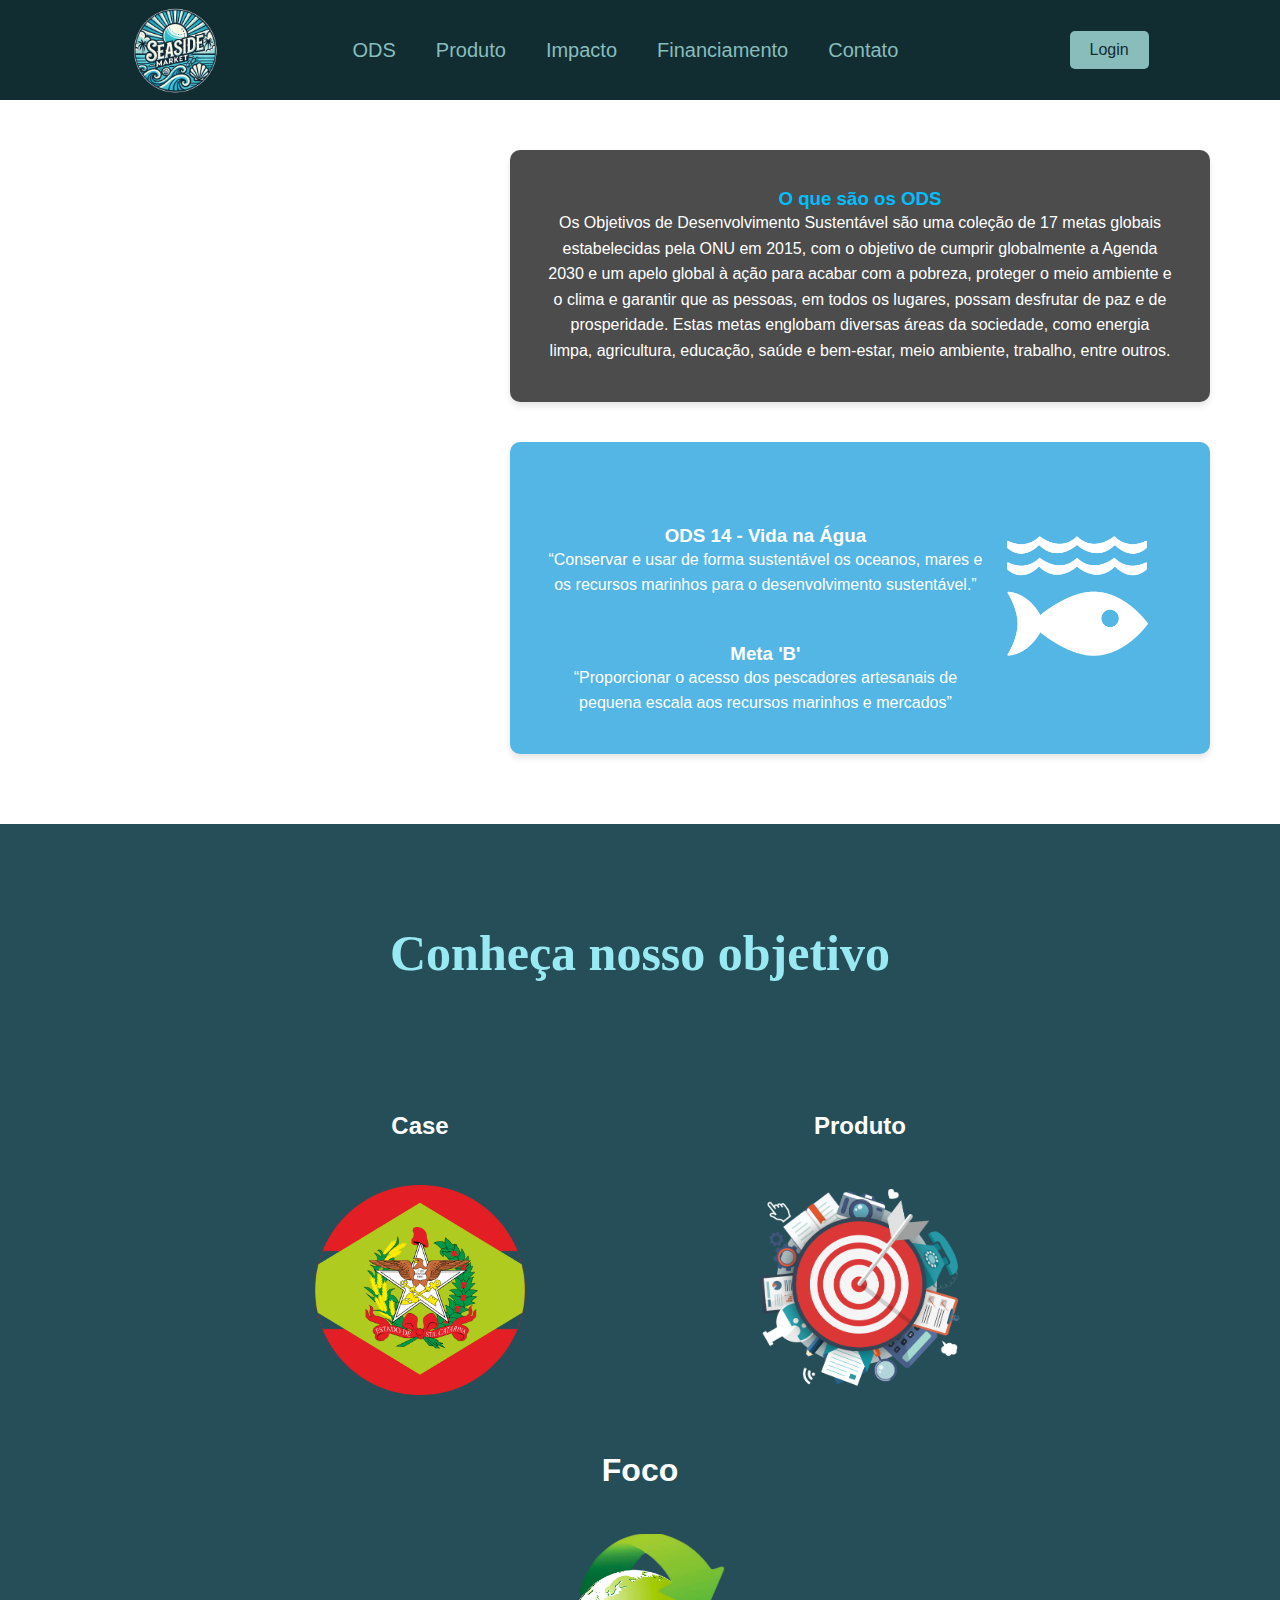
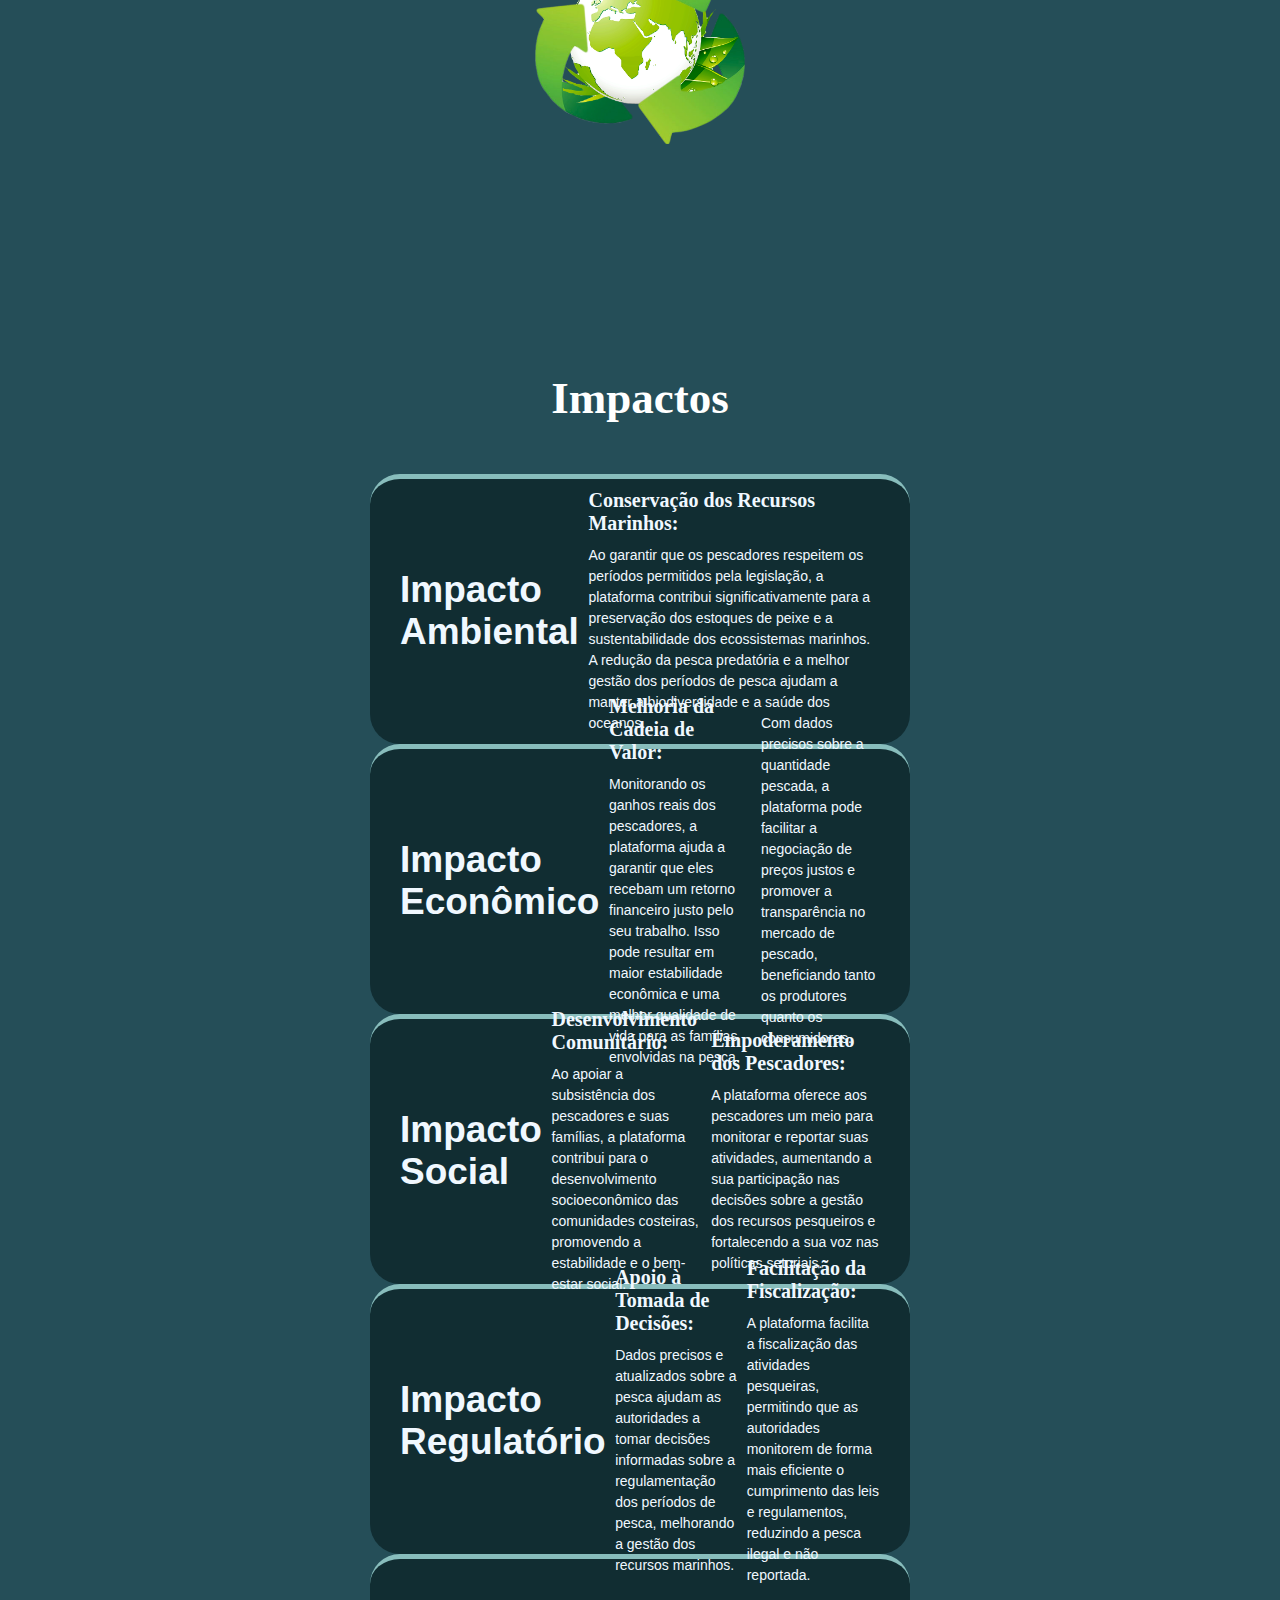
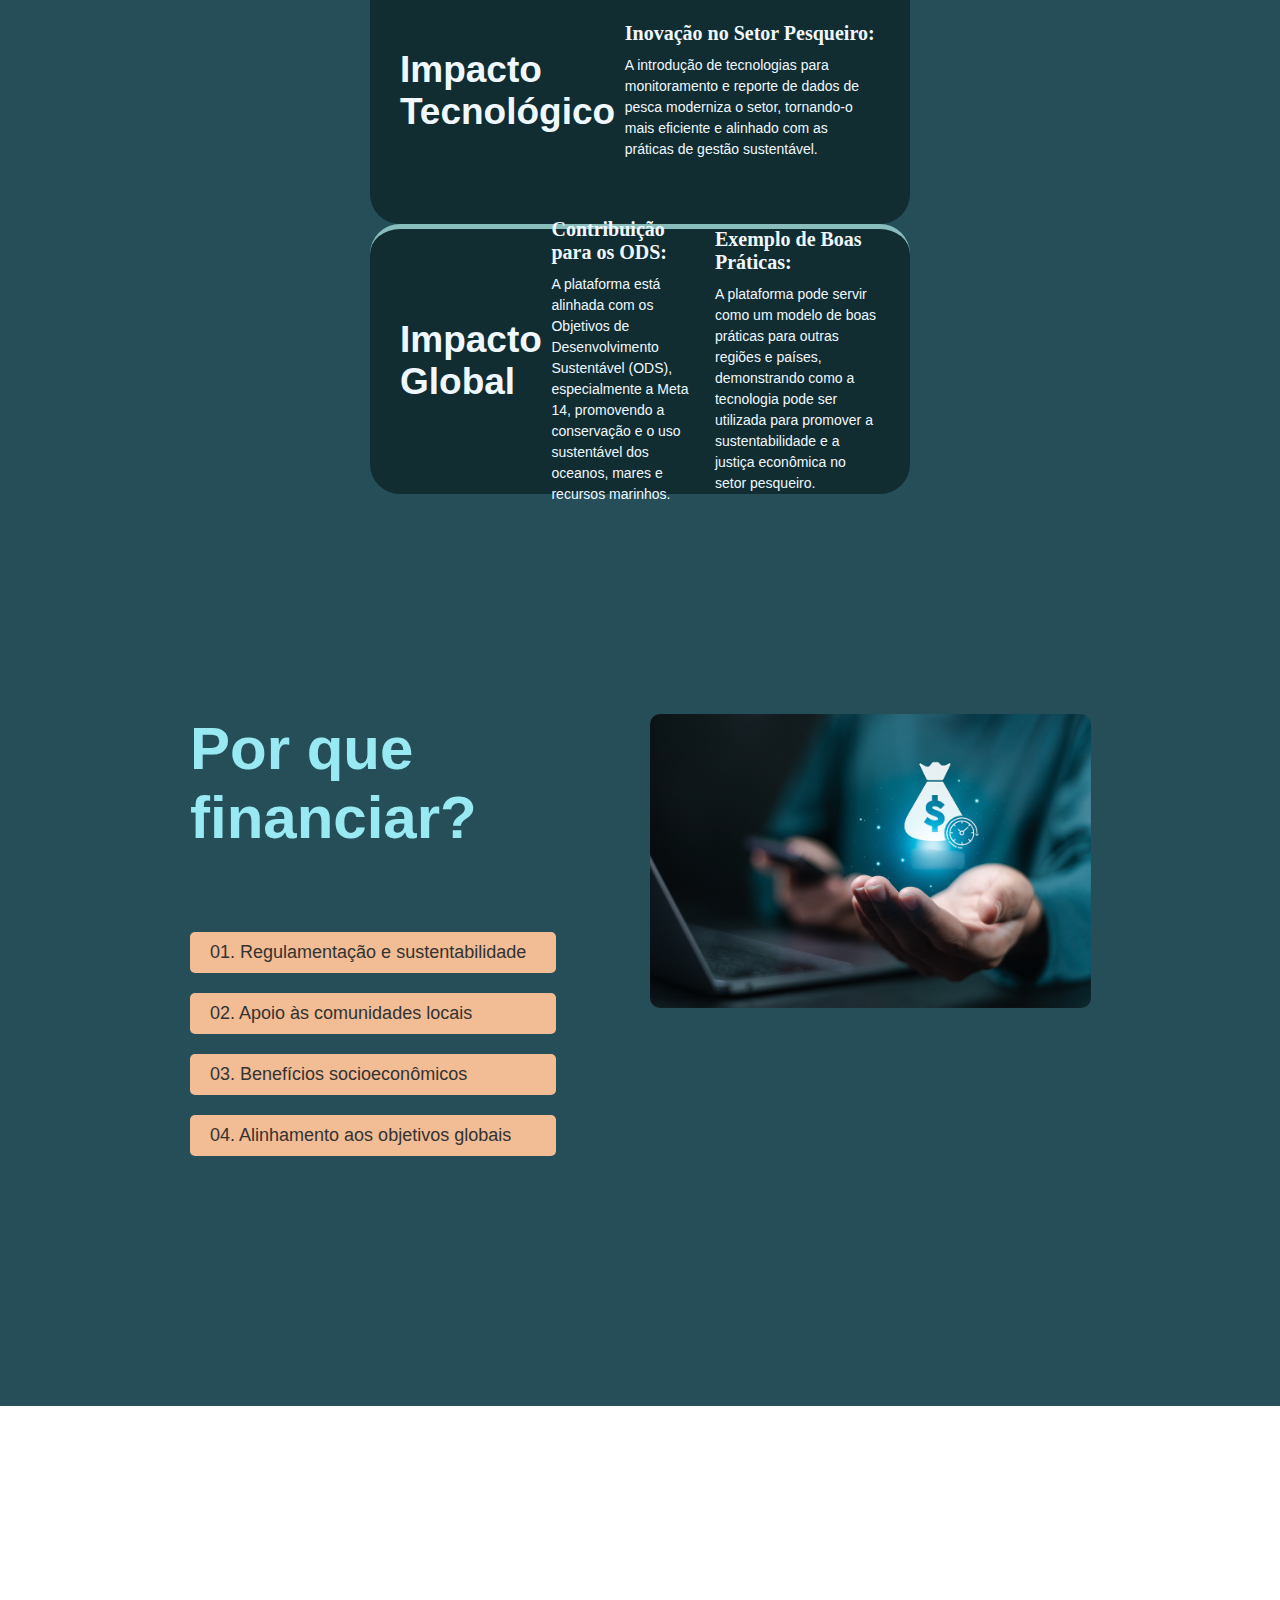
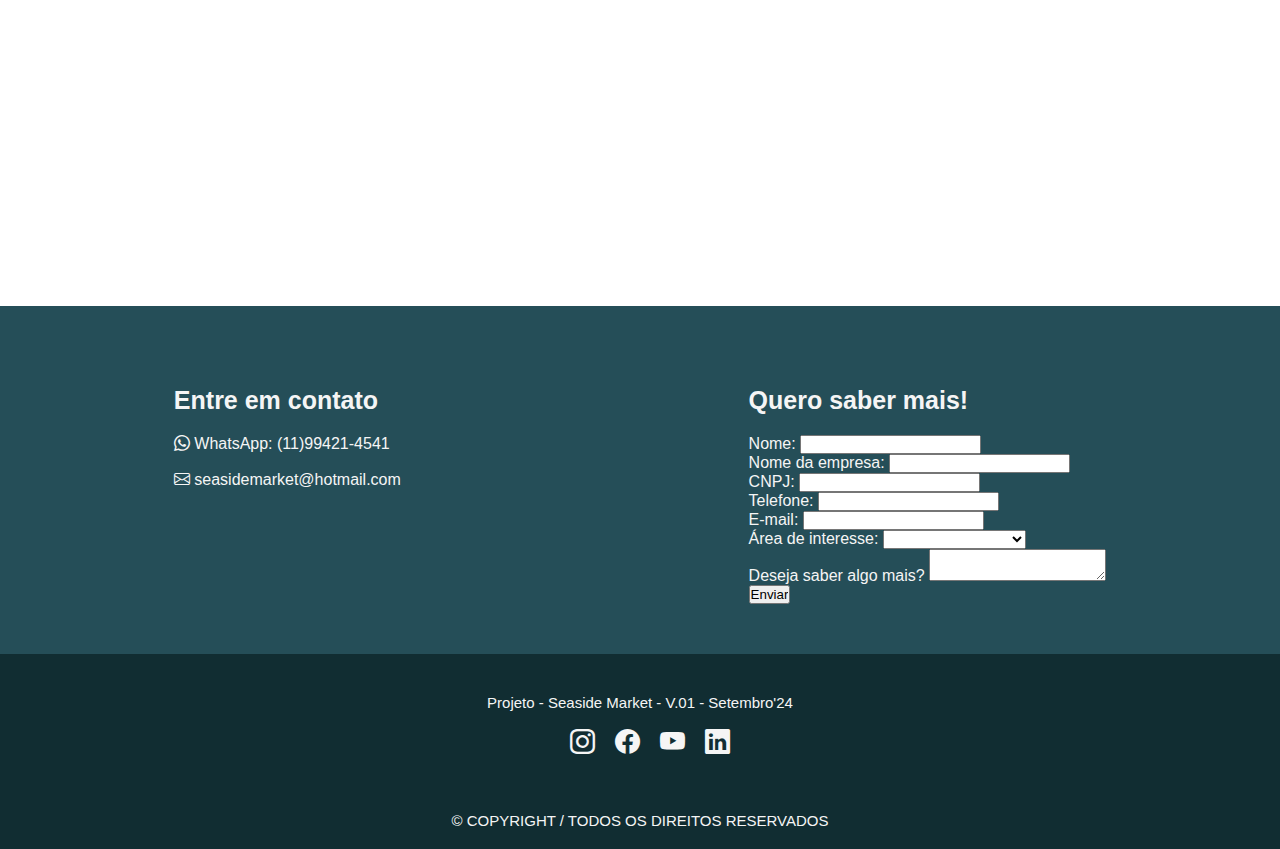
==== commit 9eaa50f3: "Atualização 22-09: Barra Esquerda e Nav da página do Marketplace, reorganização dos scripts;" ====
--- a/index.html
+++ b/index.html
@@ -5,6 +5,7 @@
     <meta name="viewport" content="width=device-width, initial-scale=1.0">
     <title>Seaside Market</title>
     <link rel="stylesheet" href="main.css">
+    <script src="./src/javascript.js"></script>
 </head>
 <body>
     <header>
@@ -18,15 +19,10 @@
                 <li><a href="#contato">Contato</a></li>
             </ul>        
             <input type="submit" value="Login" onclick="openLoginPage()" class="botaoLogin">
-            <script>
-                function openLoginPage() {
-                    window.open('login.html', '_self'); // Abre a página de Login
-                }
-            </script>
         </nav>
     </header>
     <section id="inicio">
-        <h1>ODS - Objetivos de Desenvolvimento Sustentável</h1>
+        <!--<h1>ODS - Objetivos de Desenvolvimento Sustentável</h1>-->
         <div id="infoODS">
             <h3>O que são os ODS</h3>
             <p>Os Objetivos de Desenvolvimento Sustentável são uma coleção de 17 metas globais estabelecidas pela ONU em 2015, com o objetivo de cumprir globalmente a Agenda 2030 e um apelo global à ação para acabar com a pobreza, proteger o meio ambiente e o clima e garantir que as pessoas, em todos os lugares, possam desfrutar de paz e de prosperidade. Estas metas englobam diversas áreas da sociedade, como energia limpa, agricultura, educação, saúde e bem-estar, meio ambiente, trabalho, entre outros.</p>
@@ -87,83 +83,87 @@
     <section id="impacto">
         <h1>Impactos</h1>
         <div class="impactosContainer">
-        <div id="ambiental">
-            <h2> Impacto Ambiental</h2>
-            <div class="bloco1">
-                <h3>Conservação dos Recursos Marinhos:</h3>
-                <p>Ao garantir que os pescadores respeitem os períodos permitidos pela legislação, 
-                a plataforma contribui significativamente para a preservação dos estoques de peixe 
-                e a sustentabilidade dos ecossistemas marinhos. A redução da pesca predatória e a 
-                melhor gestão dos períodos de pesca ajudam a manter a biodiversidade e a saúde dos oceanos.</p>
-            </div>
-        </div>
-
-        <div id="economico">
-            <h2>Impacto Econômico</h2>
-            <div class="bloco1">
-                <h3>Melhoria da Cadeia de Valor: </h3>
-                <p>Monitorando os ganhos reais dos pescadores, a plataforma ajuda a garantir que eles recebam
-                um retorno financeiro justo pelo seu trabalho. Isso pode resultar em maior estabilidade econômica
-                e uma melhor qualidade de vida para as famílias envolvidas na pesca.</p>
-            </div>
-            <div class="bloco2">
-                <p>Com dados precisos sobre a quantidade pescada, a plataforma pode facilitar a negociação de preços
-                justos e promover a transparência no mercado de pescado, beneficiando tanto os produtores quanto os 
-                consumidores.</p>
-            </div>
-        </div>
-
-        <div id="economico">
-            <h2>Impacto Social</h2>
-            <div class="bloco1">
-                <h3>Desenvolvimento Comunitário: </h3>
-                <p>Ao apoiar a subsistência dos pescadores e suas famílias, a plataforma contribui para o desenvolvimento
-                socioeconômico das comunidades costeiras, promovendo a estabilidade e o bem-estar social.</p>
-            </div>
-            <div class="bloco2">
-                <h3>Empoderamento dos Pescadores:</h3>
-                <p>A plataforma oferece aos pescadores um meio para monitorar e reportar suas atividades, aumentando a sua 
-                participação nas decisões sobre a gestão dos recursos pesqueiros e fortalecendo a sua voz nas políticas setoriais.</p>
-            </div>
-        </div>
-
-        <div id="regulatorio">
-            <h2>Impacto Regulatório</h2>
-            <div class="bloco1">
-                <h3>Apoio à Tomada de Decisões:</h3>
-                <p>Dados precisos e atualizados sobre a pesca ajudam as autoridades a tomar decisões informadas sobre a
-                regulamentação dos períodos de pesca, melhorando a gestão dos recursos marinhos.</p>
-            </div>
-            <div class="bloco2">
-                <h3>Facilitação da Fiscalização:</h3>
-                <p>A plataforma facilita a fiscalização das atividades pesqueiras, permitindo que as autoridades monitorem
-                de forma mais eficiente o cumprimento das leis e regulamentos, reduzindo a pesca ilegal e não reportada.</p>
-            </div>
-        </div>
-
-        <div id="tecnologico">
-            <h2>Impacto Tecnológico</h2>
-            <div class="bloco1">
-                <h3>Inovação no Setor Pesqueiro:</h3>
-                <p>A introdução de tecnologias para monitoramento e reporte de dados de pesca moderniza o setor, tornando-o 
-                mais eficiente e alinhado com as práticas de gestão sustentável.</p>
-            </div>
-        </div>
-
-        <div id="global">
-            <h2>Impacto Global</h2>
-            <div class="bloco1">
-                <h3>Contribuição para os ODS:</h3>
-                <p>A plataforma está alinhada com os Objetivos de Desenvolvimento Sustentável (ODS), especialmente a Meta 14,
-                promovendo a conservação e o uso sustentável dos oceanos, mares e recursos marinhos.</p>
-            </div>
-            <div class="bloco2">
-                <h3>Exemplo de Boas Práticas:</h3>
-                <p>A plataforma pode servir como um modelo de boas práticas para outras regiões e países, demonstrando como 
-                a tecnologia pode ser utilizada para promover a sustentabilidade e a justiça econômica no setor pesqueiro.</p>
-            </div>
-        </div>    
-    </div>
+            <div id="ambiental">
+                <h2> Impacto Ambiental</h2>
+                <div class="bloco1">
+                    <h3>Conservação dos Recursos Marinhos:</h3>
+                    <p>Ao garantir que os pescadores respeitem os períodos permitidos pela legislação,
+                        a plataforma contribui significativamente para a preservação dos estoques de peixe
+                        e a sustentabilidade dos ecossistemas marinhos. A redução da pesca predatória e a
+                        melhor gestão dos períodos de pesca ajudam a manter a biodiversidade e a saúde dos oceanos.</p>
+                </div>
+            </div>
+            <div id="economico">
+                <h2>Impacto Econômico</h2>
+                <div class="bloco1">
+                    <h3>Melhoria da Cadeia de Valor: </h3>
+                    <p>Monitorando os ganhos reais dos pescadores, a plataforma ajuda a garantir que eles recebam
+                        um retorno financeiro justo pelo seu trabalho. Isso pode resultar em maior estabilidade econômica
+                        e uma melhor qualidade de vida para as famílias envolvidas na pesca.</p>
+                </div>
+                <div class="bloco2">
+                    <p>Com dados precisos sobre a quantidade pescada, a plataforma pode facilitar a negociação de preços
+                        justos e promover a transparência no mercado de pescado, beneficiando tanto os produtores quanto os
+                        consumidores.</p>
+                </div>
+            </div>
+            <div id="economico">
+                <h2>Impacto Social</h2>
+                <div class="bloco1">
+                    <h3>Desenvolvimento Comunitário: </h3>
+                    <p>Ao apoiar a subsistência dos pescadores e suas famílias, a plataforma contribui para o
+                        desenvolvimento
+                        socioeconômico das comunidades costeiras, promovendo a estabilidade e o bem-estar social.</p>
+                </div>
+                <div class="bloco2">
+                    <h3>Empoderamento dos Pescadores:</h3>
+                    <p>A plataforma oferece aos pescadores um meio para monitorar e reportar suas atividades, aumentando a
+                        sua
+                        participação nas decisões sobre a gestão dos recursos pesqueiros e fortalecendo a sua voz nas
+                        políticas setoriais.</p>
+                </div>
+            </div>
+            <div id="regulatorio">
+                <h2>Impacto Regulatório</h2>
+                <div class="bloco1">
+                    <h3>Apoio à Tomada de Decisões:</h3>
+                    <p>Dados precisos e atualizados sobre a pesca ajudam as autoridades a tomar decisões informadas sobre a
+                        regulamentação dos períodos de pesca, melhorando a gestão dos recursos marinhos.</p>
+                </div>
+                <div class="bloco2">
+                    <h3>Facilitação da Fiscalização:</h3>
+                    <p>A plataforma facilita a fiscalização das atividades pesqueiras, permitindo que as autoridades
+                        monitorem
+                        de forma mais eficiente o cumprimento das leis e regulamentos, reduzindo a pesca ilegal e não
+                        reportada.</p>
+                </div>
+            </div>
+            <div id="tecnologico">
+                <h2>Impacto Tecnológico</h2>
+                <div class="bloco1">
+                    <h3>Inovação no Setor Pesqueiro:</h3>
+                    <p>A introdução de tecnologias para monitoramento e reporte de dados de pesca moderniza o setor,
+                        tornando-o
+                        mais eficiente e alinhado com as práticas de gestão sustentável.</p>
+                </div>
+            </div>
+            <div id="global">
+                <h2>Impacto Global</h2>
+                <div class="bloco1">
+                    <h3>Contribuição para os ODS:</h3>
+                    <p>A plataforma está alinhada com os Objetivos de Desenvolvimento Sustentável (ODS), especialmente a
+                        Meta 14,
+                        promovendo a conservação e o uso sustentável dos oceanos, mares e recursos marinhos.</p>
+                </div>
+                <div class="bloco2">
+                    <h3>Exemplo de Boas Práticas:</h3>
+                    <p>A plataforma pode servir como um modelo de boas práticas para outras regiões e países, demonstrando
+                        como
+                        a tecnologia pode ser utilizada para promover a sustentabilidade e a justiça econômica no setor
+                        pesqueiro.</p>
+                </div>
+            </div>
+        </div>
     </section>
     <section id="financiamento">
         <div class="container">
@@ -250,8 +250,6 @@
                 <li><a target="_blank" href=""><i class="bi bi-linkedin"></i></a></li>
             </ul>
         </div>
-        <!-- <br>
-        <br> -->
         <p>&COPY; COPYRIGHT / TODOS OS DIREITOS RESERVADOS</p>
     </footer>
 </body>
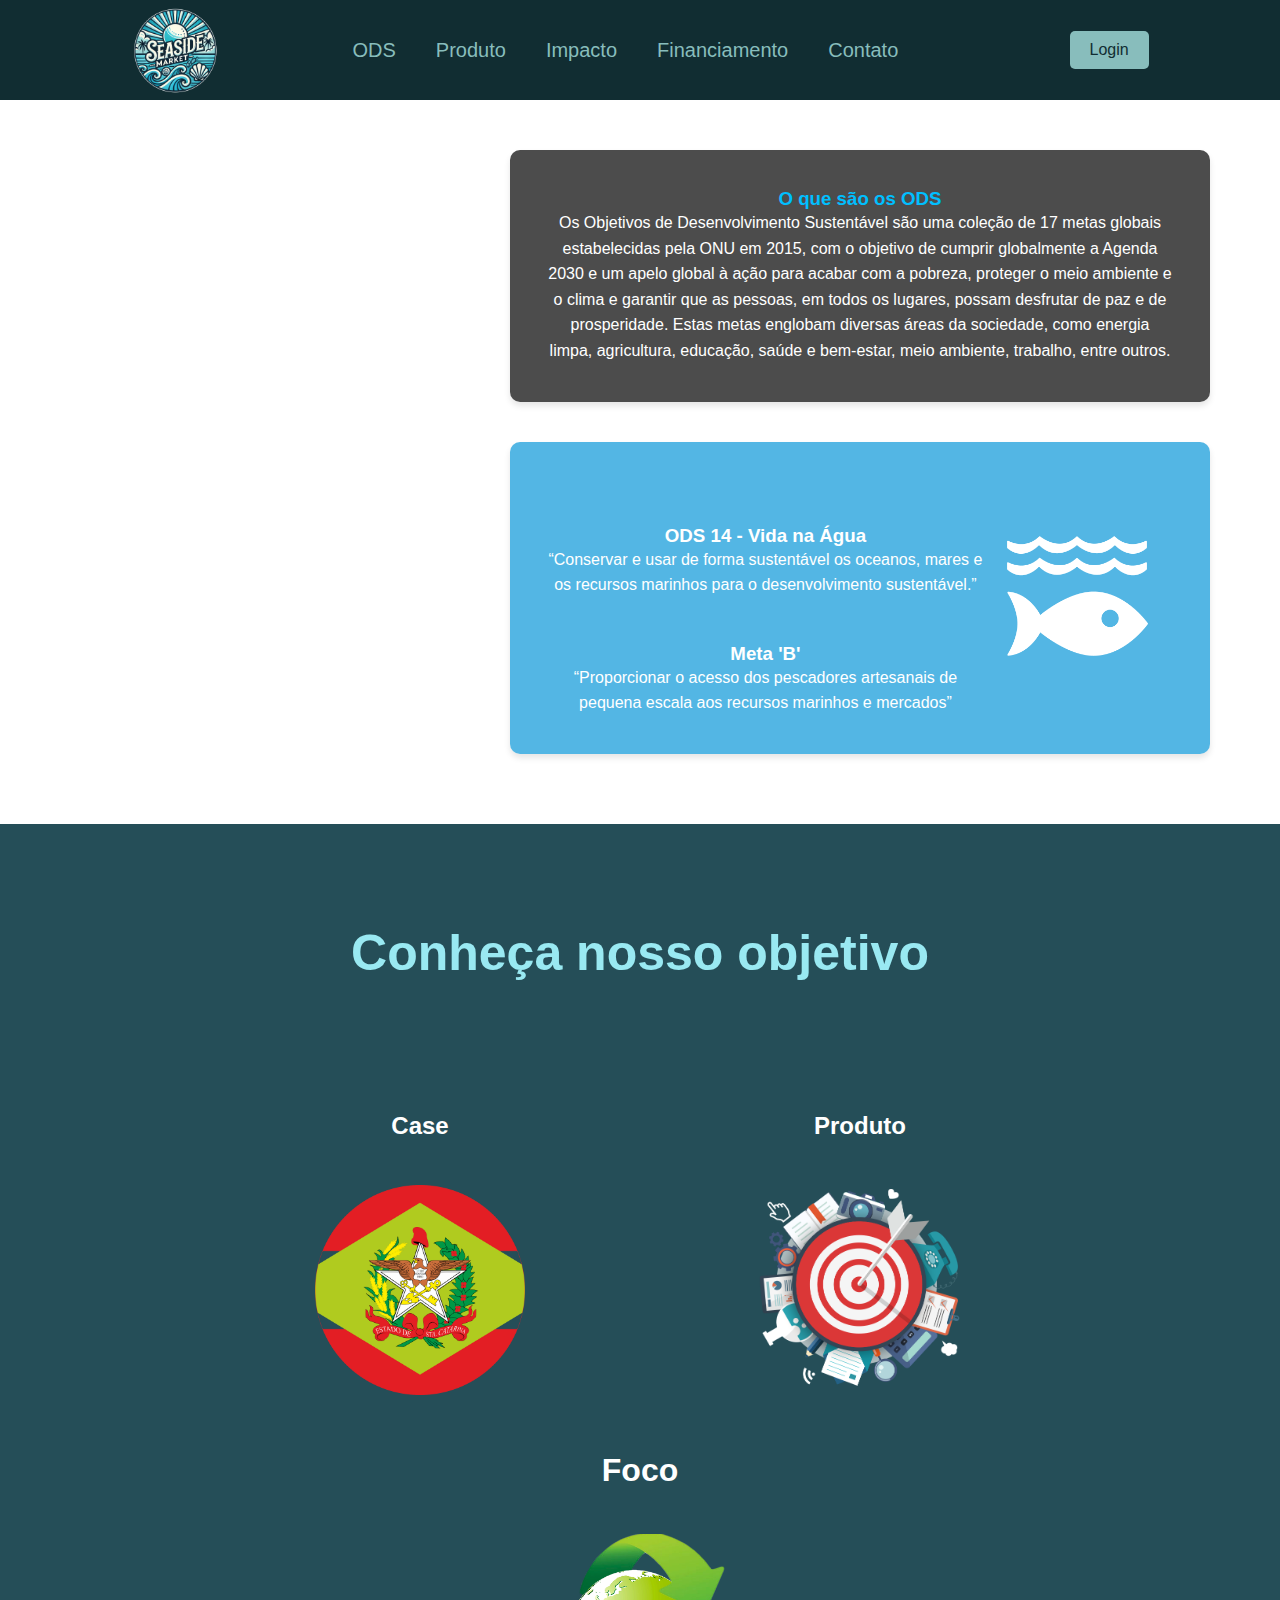
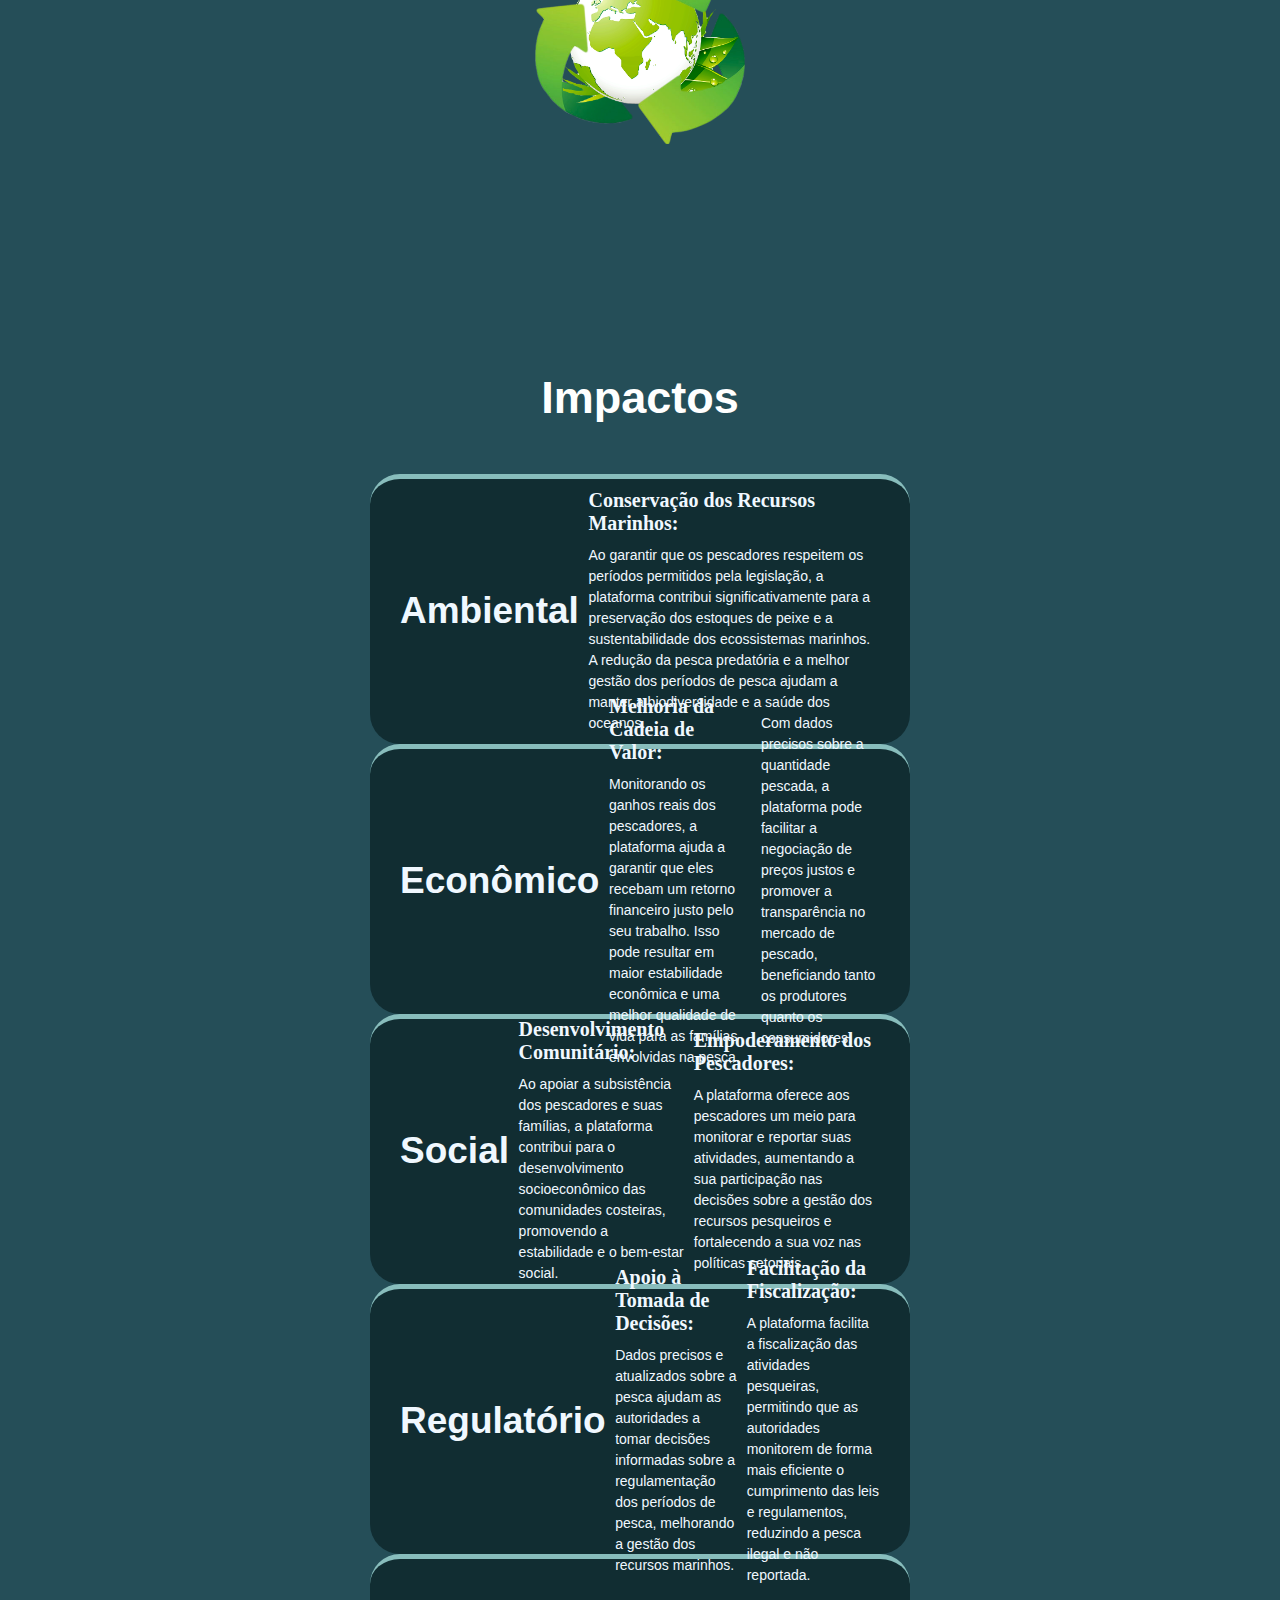
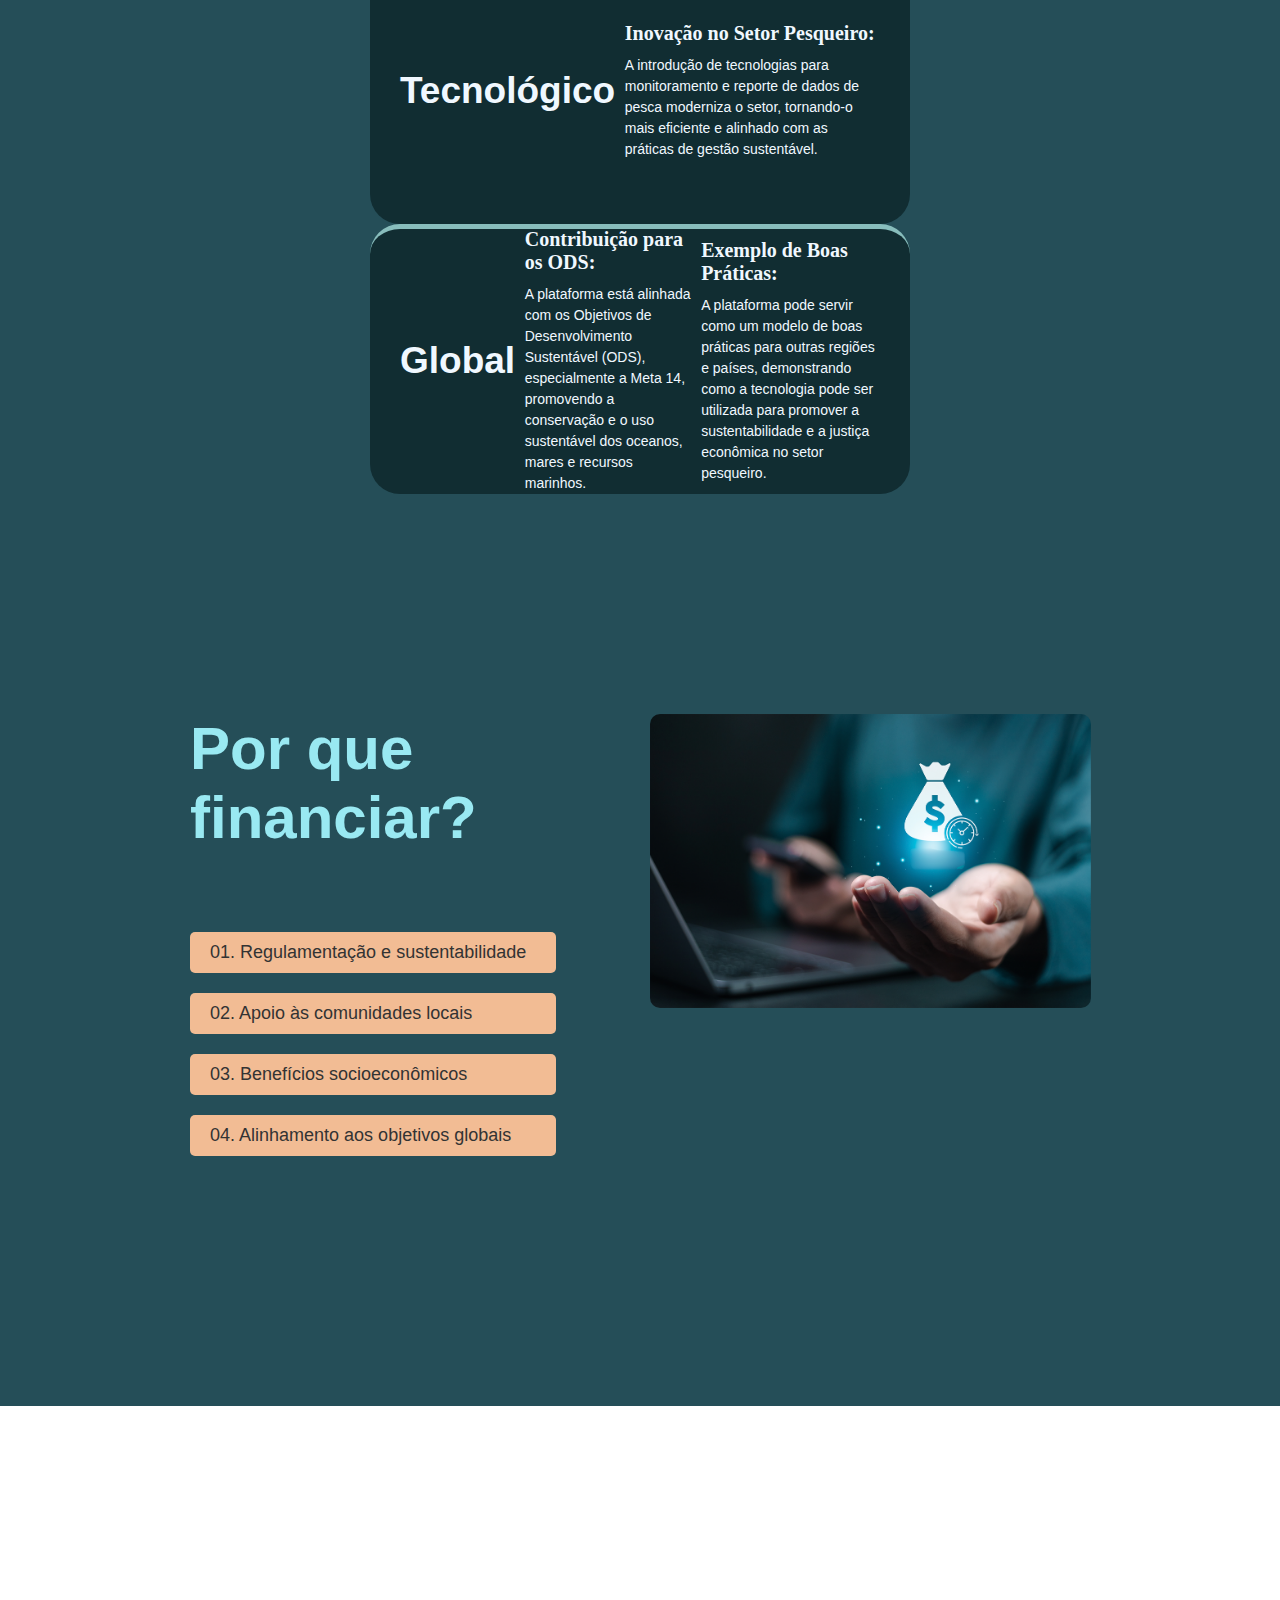
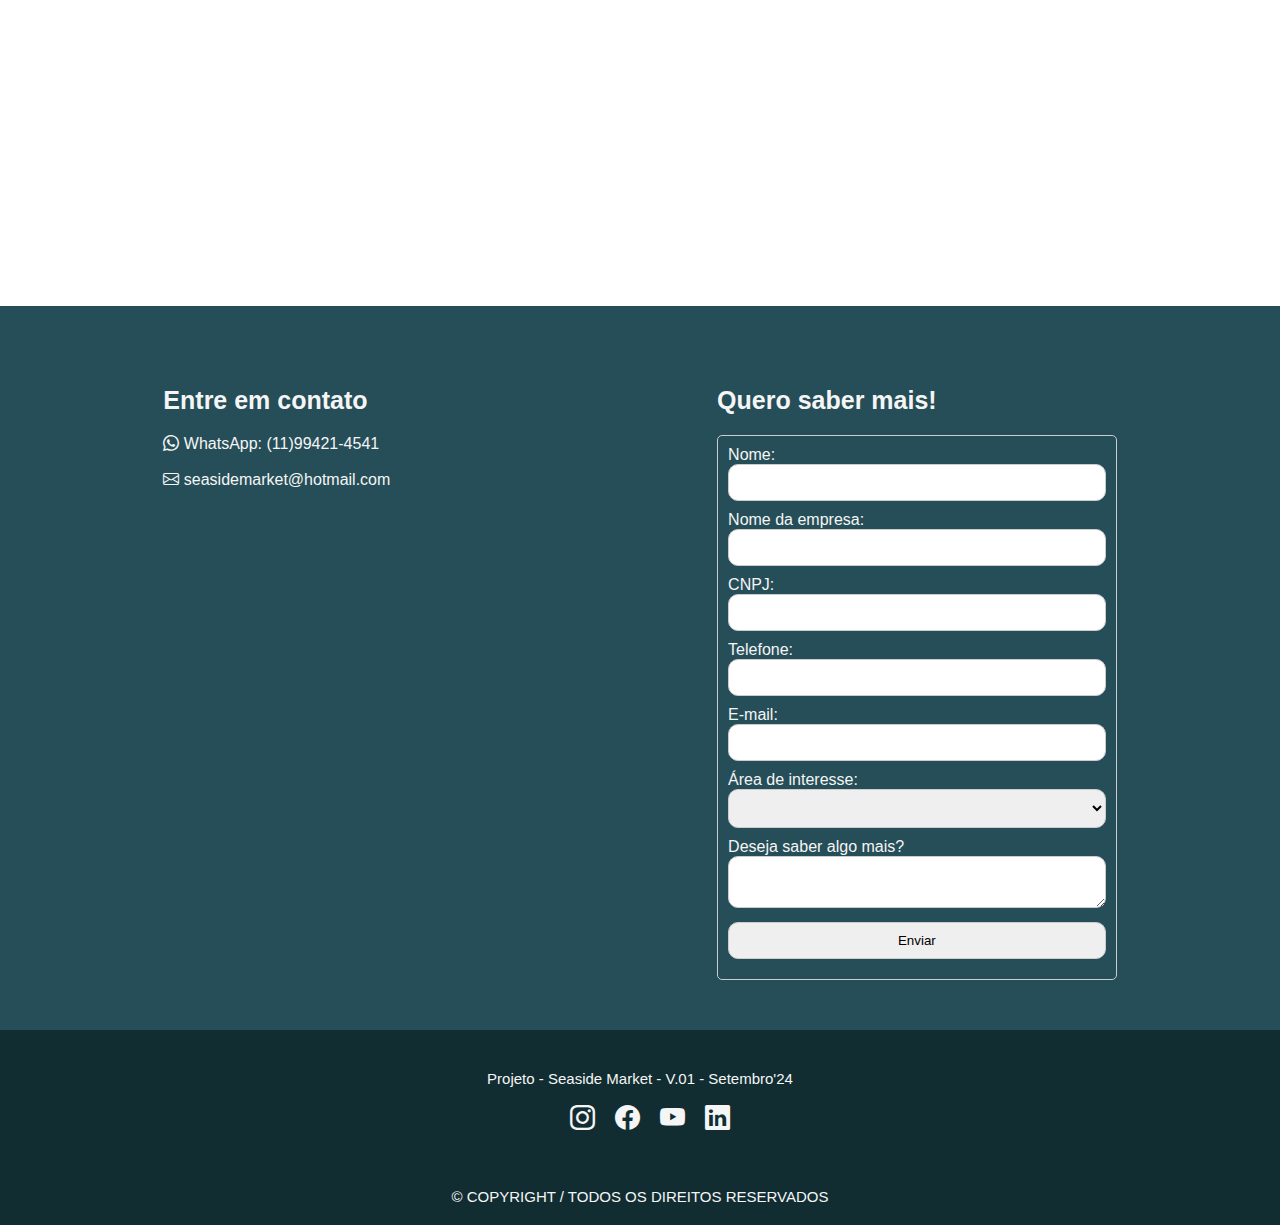
==== commit 65b5656c: "Atualização 23-09: Estilização da página de Marketplace e de Login; Estilização e formatação na pági" ====
--- a/index.html
+++ b/index.html
@@ -5,7 +5,6 @@
     <meta name="viewport" content="width=device-width, initial-scale=1.0">
     <title>Seaside Market</title>
     <link rel="stylesheet" href="main.css">
-    <script src="./src/javascript.js"></script>
 </head>
 <body>
     <header>
@@ -84,7 +83,7 @@
         <h1>Impactos</h1>
         <div class="impactosContainer">
             <div id="ambiental">
-                <h2> Impacto Ambiental</h2>
+                <h2>Ambiental</h2>
                 <div class="bloco1">
                     <h3>Conservação dos Recursos Marinhos:</h3>
                     <p>Ao garantir que os pescadores respeitem os períodos permitidos pela legislação,
@@ -94,7 +93,7 @@
                 </div>
             </div>
             <div id="economico">
-                <h2>Impacto Econômico</h2>
+                <h2>Econômico</h2>
                 <div class="bloco1">
                     <h3>Melhoria da Cadeia de Valor: </h3>
                     <p>Monitorando os ganhos reais dos pescadores, a plataforma ajuda a garantir que eles recebam
@@ -108,7 +107,7 @@
                 </div>
             </div>
             <div id="economico">
-                <h2>Impacto Social</h2>
+                <h2>Social</h2>
                 <div class="bloco1">
                     <h3>Desenvolvimento Comunitário: </h3>
                     <p>Ao apoiar a subsistência dos pescadores e suas famílias, a plataforma contribui para o
@@ -124,7 +123,7 @@
                 </div>
             </div>
             <div id="regulatorio">
-                <h2>Impacto Regulatório</h2>
+                <h2>Regulatório</h2>
                 <div class="bloco1">
                     <h3>Apoio à Tomada de Decisões:</h3>
                     <p>Dados precisos e atualizados sobre a pesca ajudam as autoridades a tomar decisões informadas sobre a
@@ -139,7 +138,7 @@
                 </div>
             </div>
             <div id="tecnologico">
-                <h2>Impacto Tecnológico</h2>
+                <h2>Tecnológico</h2>
                 <div class="bloco1">
                     <h3>Inovação no Setor Pesqueiro:</h3>
                     <p>A introdução de tecnologias para monitoramento e reporte de dados de pesca moderniza o setor,
@@ -148,7 +147,7 @@
                 </div>
             </div>
             <div id="global">
-                <h2>Impacto Global</h2>
+                <h2>Global</h2>
                 <div class="bloco1">
                     <h3>Contribuição para os ODS:</h3>
                     <p>A plataforma está alinhada com os Objetivos de Desenvolvimento Sustentável (ODS), especialmente a
@@ -252,5 +251,6 @@
         </div>
         <p>&COPY; COPYRIGHT / TODOS OS DIREITOS RESERVADOS</p>
     </footer>
+    <script src="./src/javascript.js"></script>
 </body>
 </html>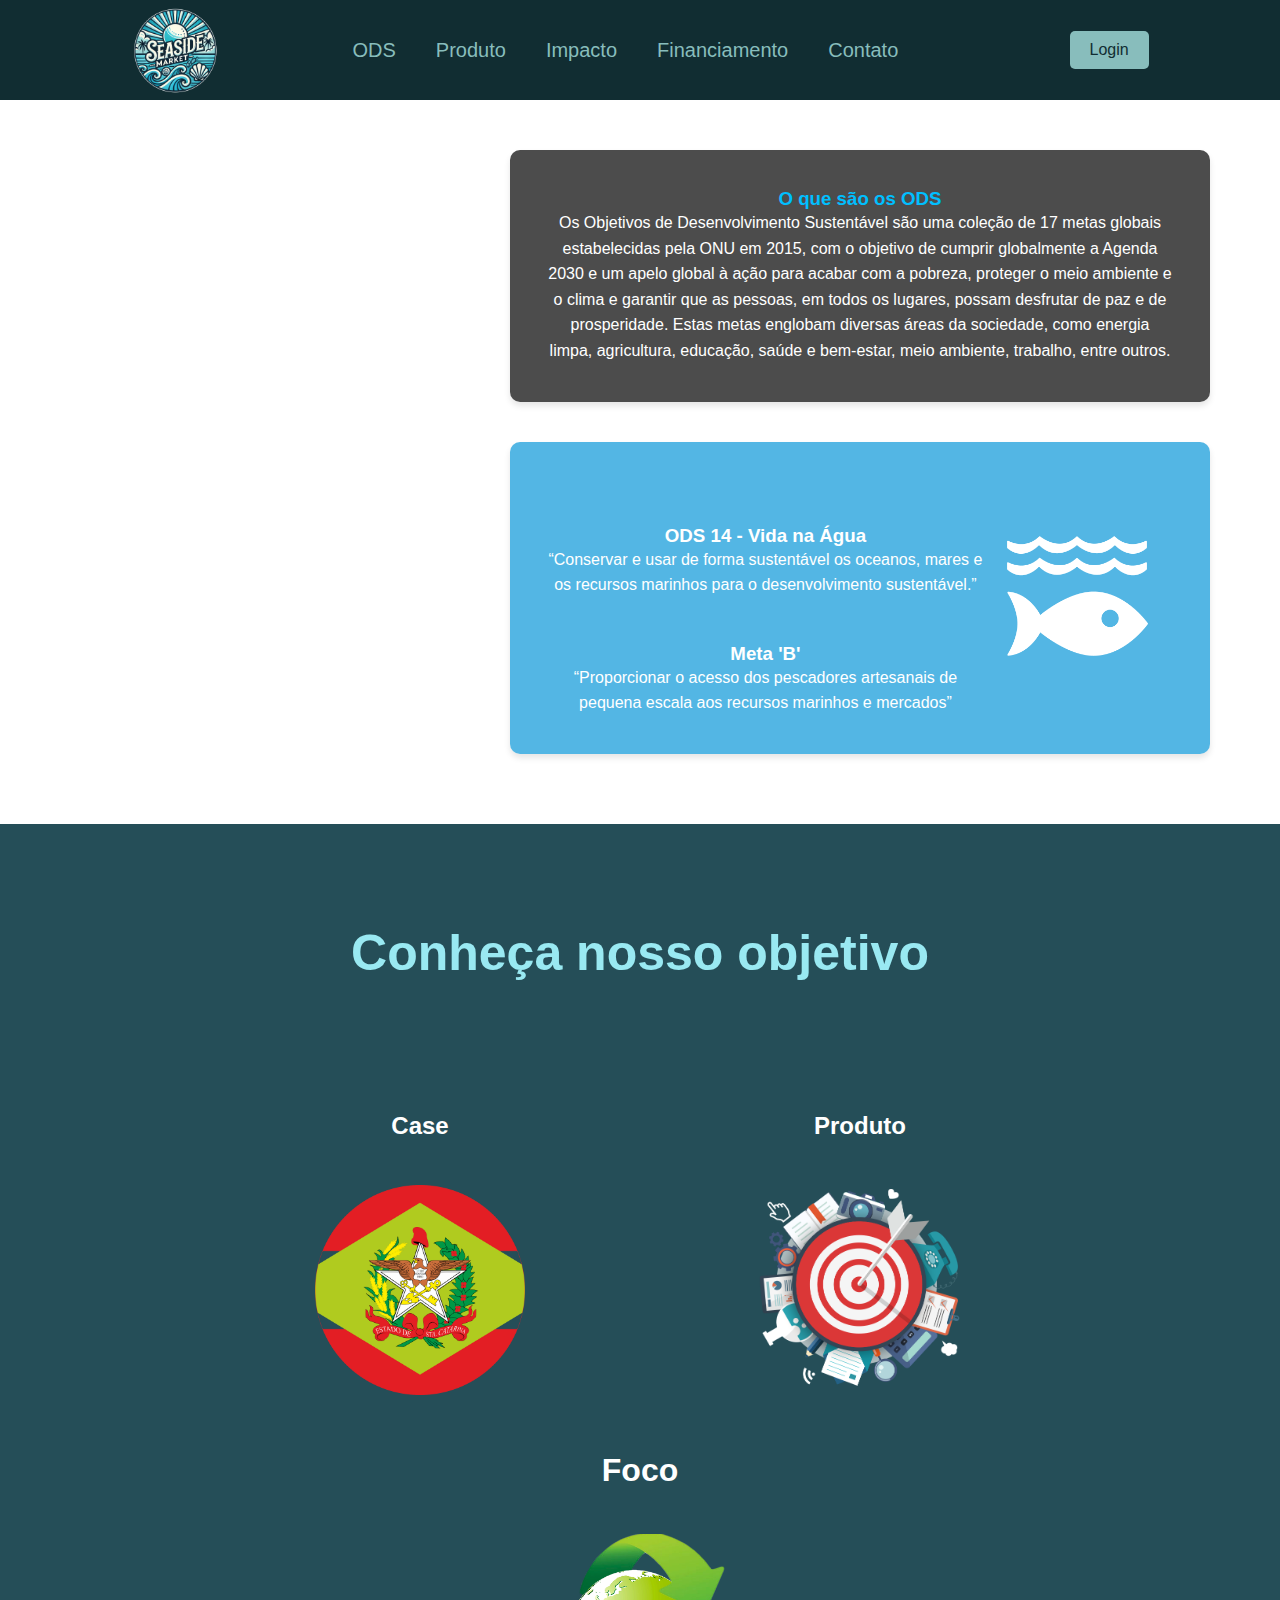
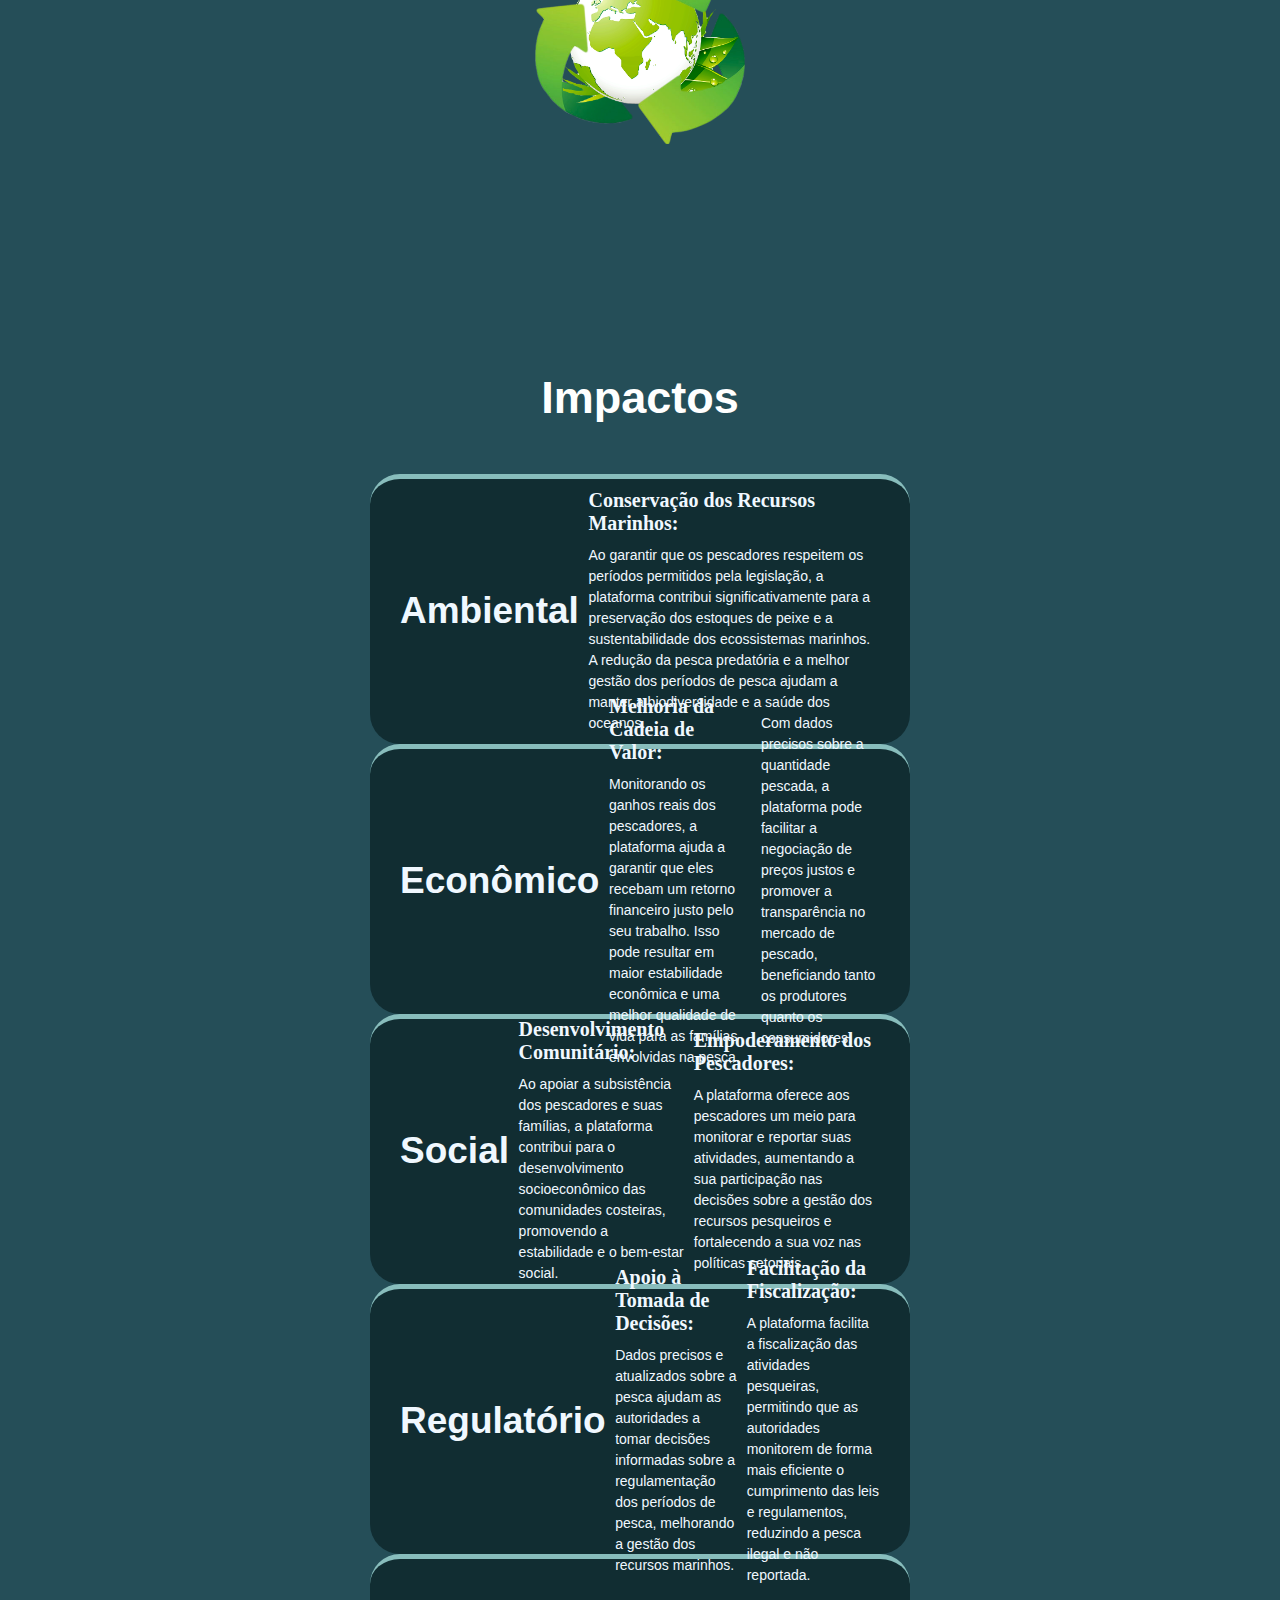
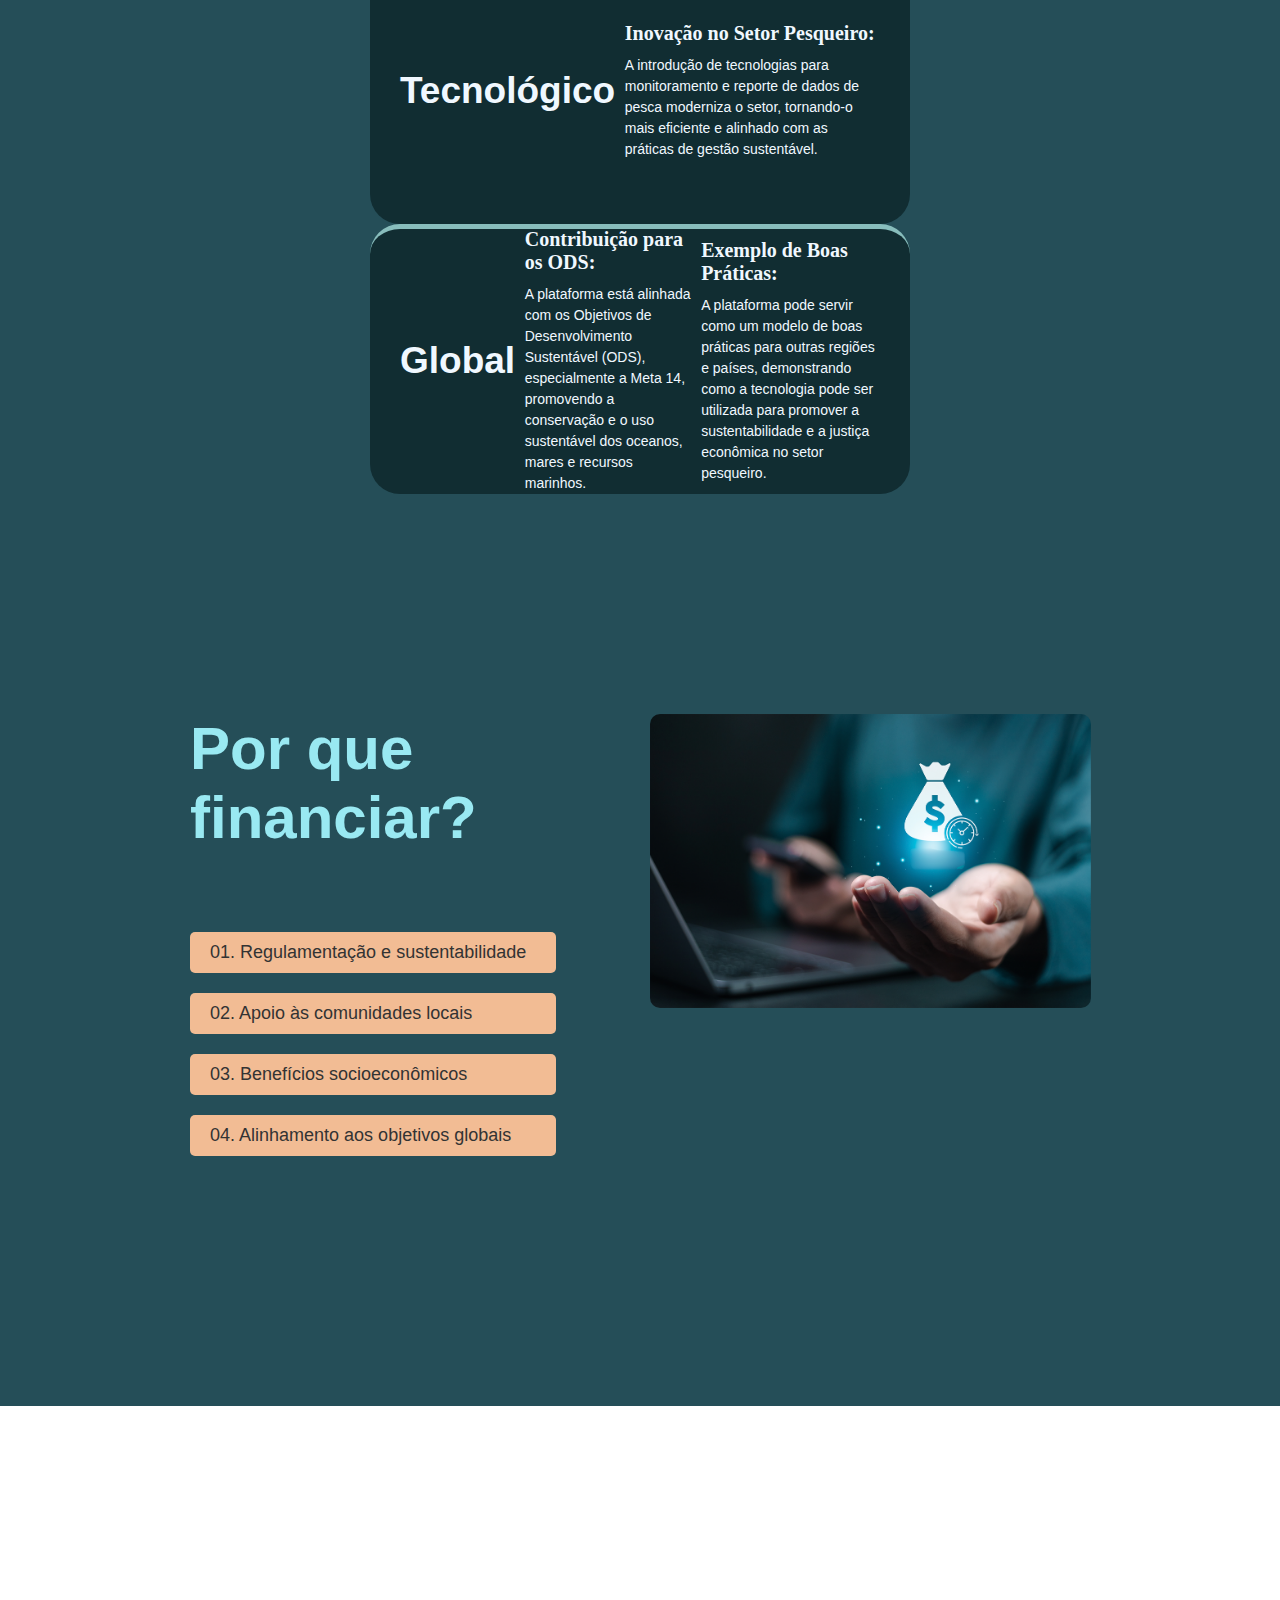
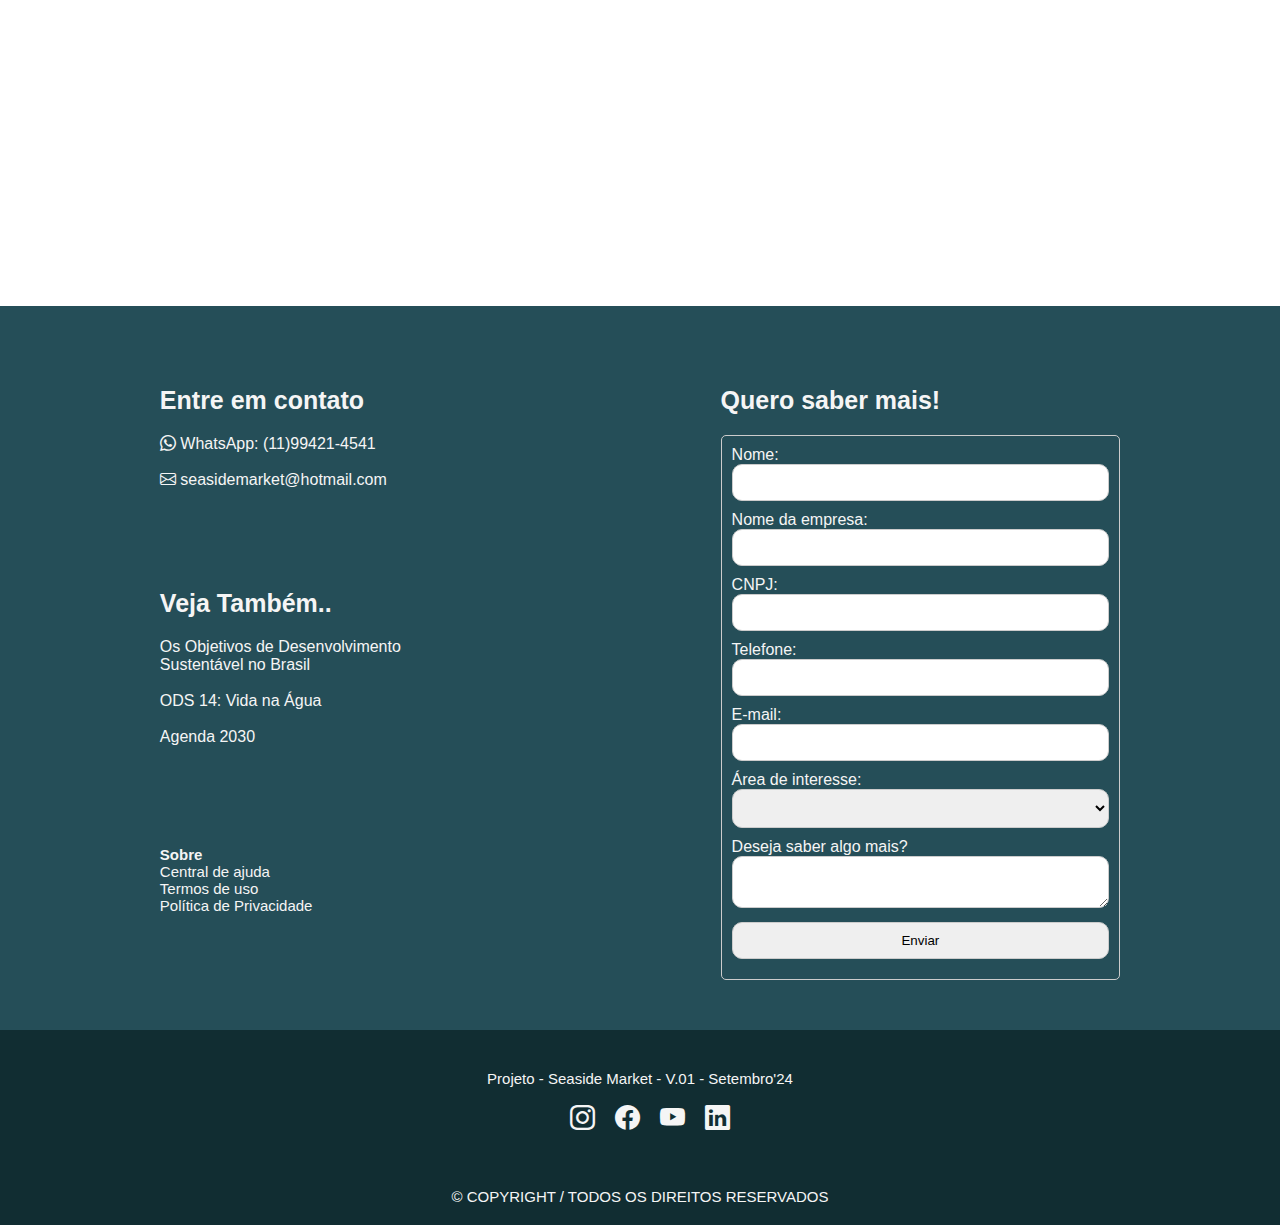
==== commit 383ab740: "Atualização 24-09: Estilização e trabalho final na página de marketplace e área de contato da página" ====
--- a/index.html
+++ b/index.html
@@ -196,6 +196,18 @@
                 <a target="_blank" a href=mailto:seasidemarket@hotmail.com><i class="bi bi-envelope"></i>
                     seasidemarket@hotmail.com</a>
             </div>
+            <div class="saibamais">
+                <h1> Veja Também..</h1>
+                <a target="_blank" href="https://brasil.un.org/pt-br/sdgs">Os Objetivos de Desenvolvimento <br> Sustentável no Brasil</a> <br>
+                <a target="_blank" href="https://brasil.un.org/pt-br/sdgs/14">ODS 14: Vida na Água</a> <br>
+                <a target="_blank" href="https://brasil.un.org/pt-br/91863-agenda-2030-para-o-desenvolvimento-sustent%C3%A1vel">Agenda 2030</a>
+            </div>
+            <div class="sobre">
+                <h3>Sobre</h3>
+                <a target="_blank" href="https://brasil.un.org/pt-br/sdgs">Central de ajuda</a>
+                <a target="_blank" href="https://brasil.un.org/pt-br/sdgs">Termos de uso</a>
+                <a target="_blank" href="https://brasil.un.org/pt-br/sdgs">Política de Privacidade</a>
+            </div>
         </div>
         <div class="contatoFormulario"> <!--área de formulário abaixo-->
             <h1>Quero saber mais!</h1>
